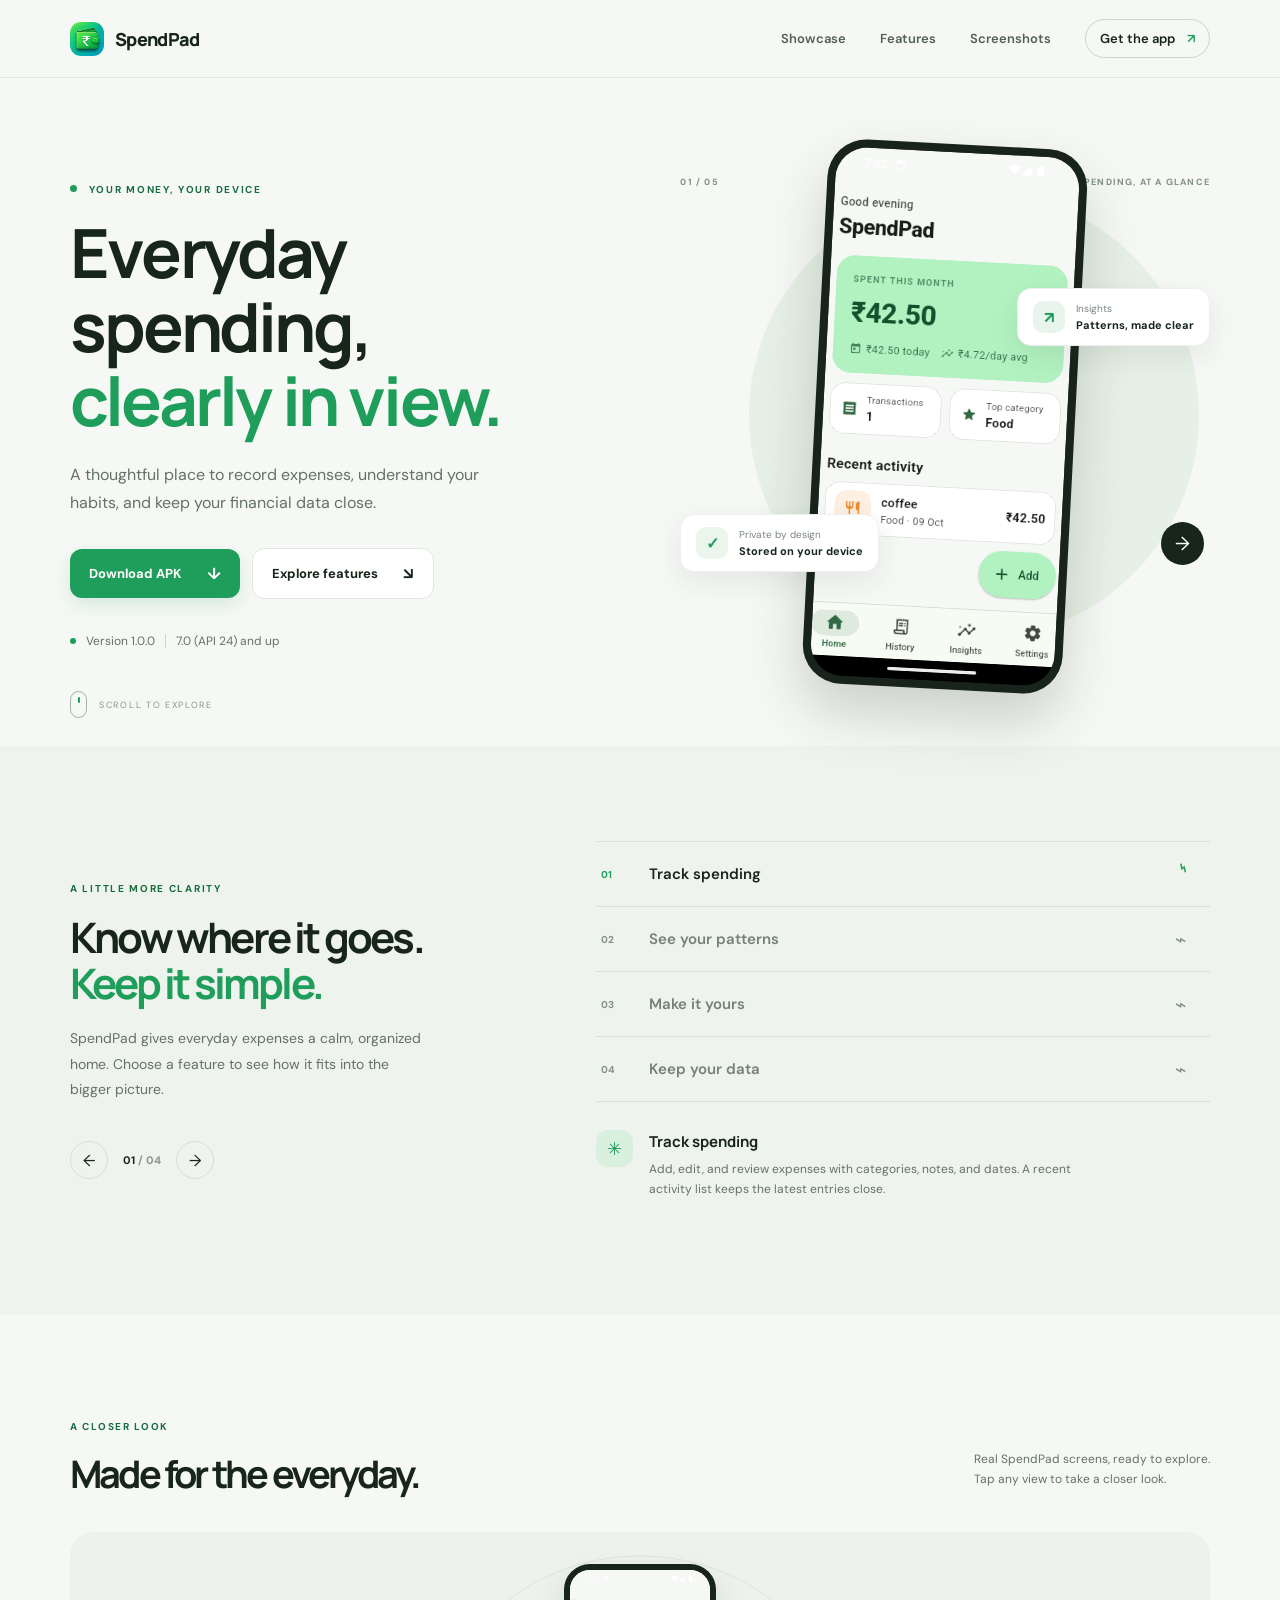
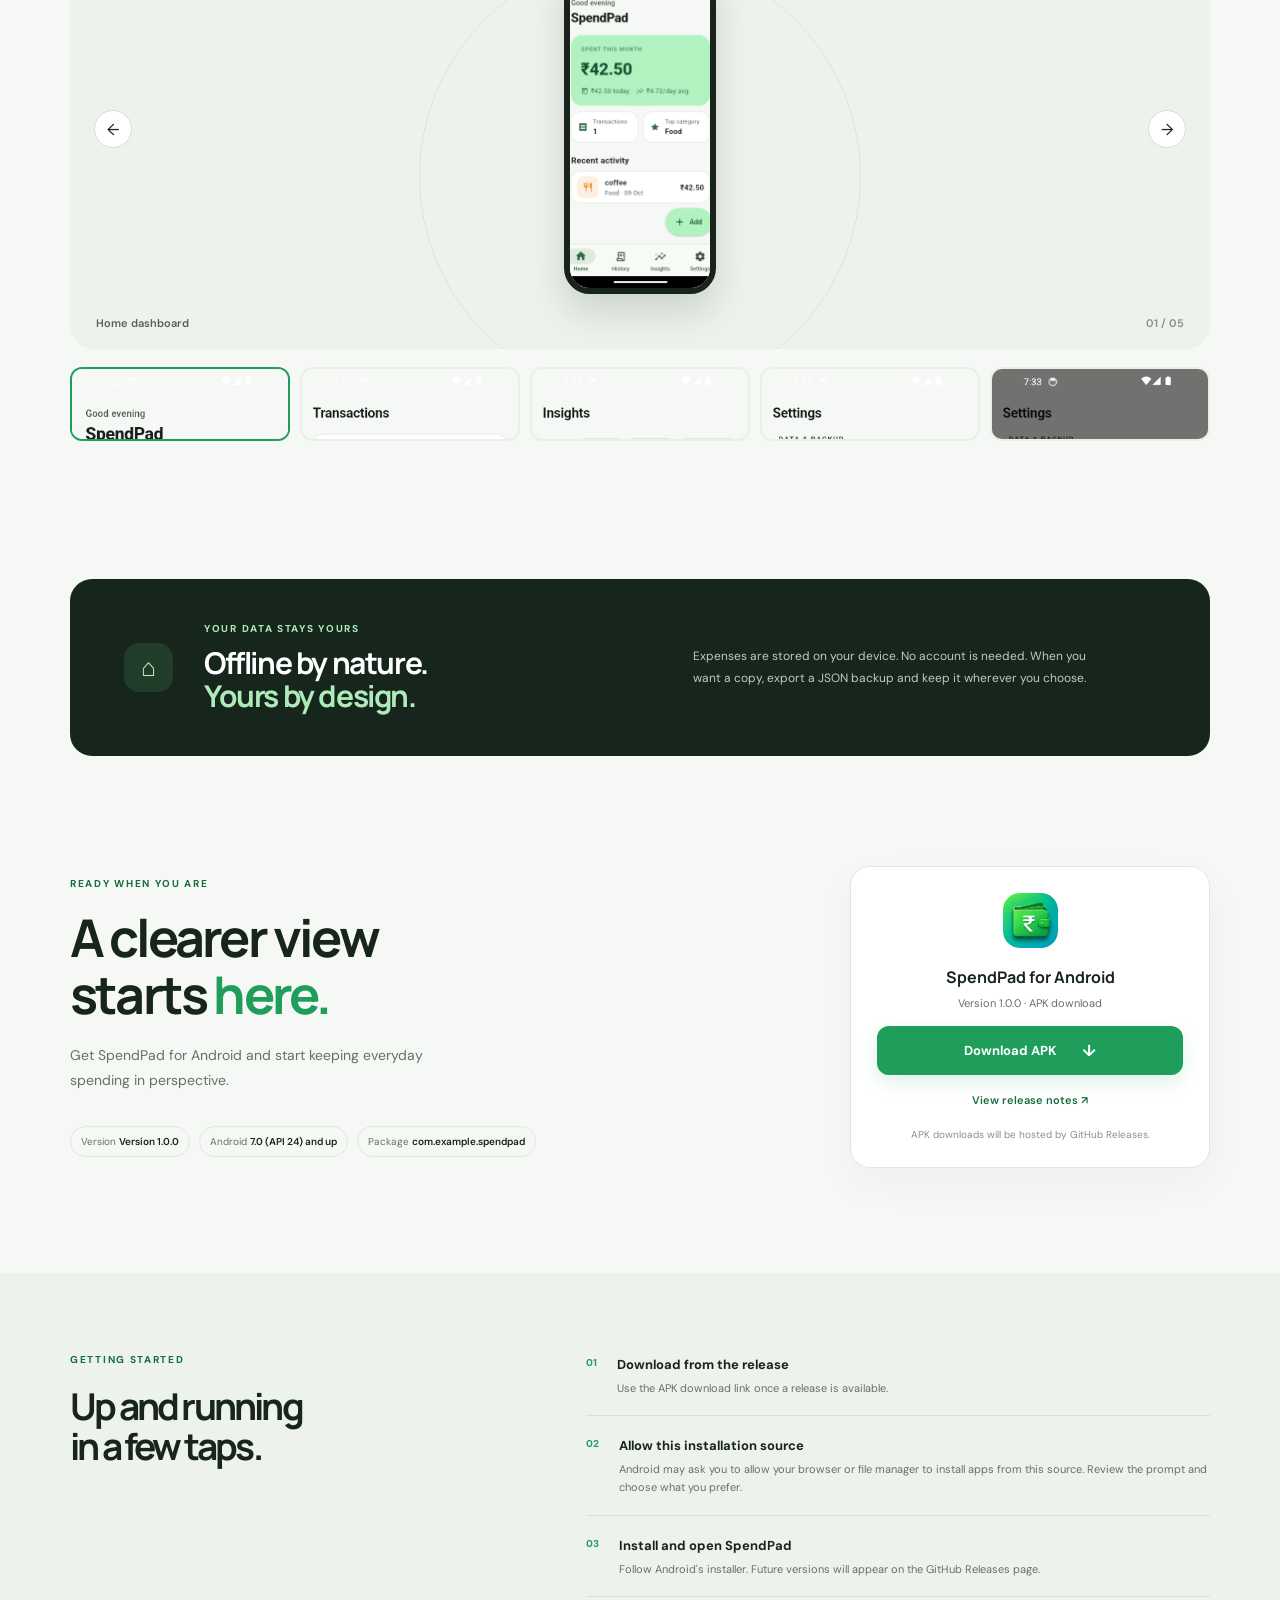
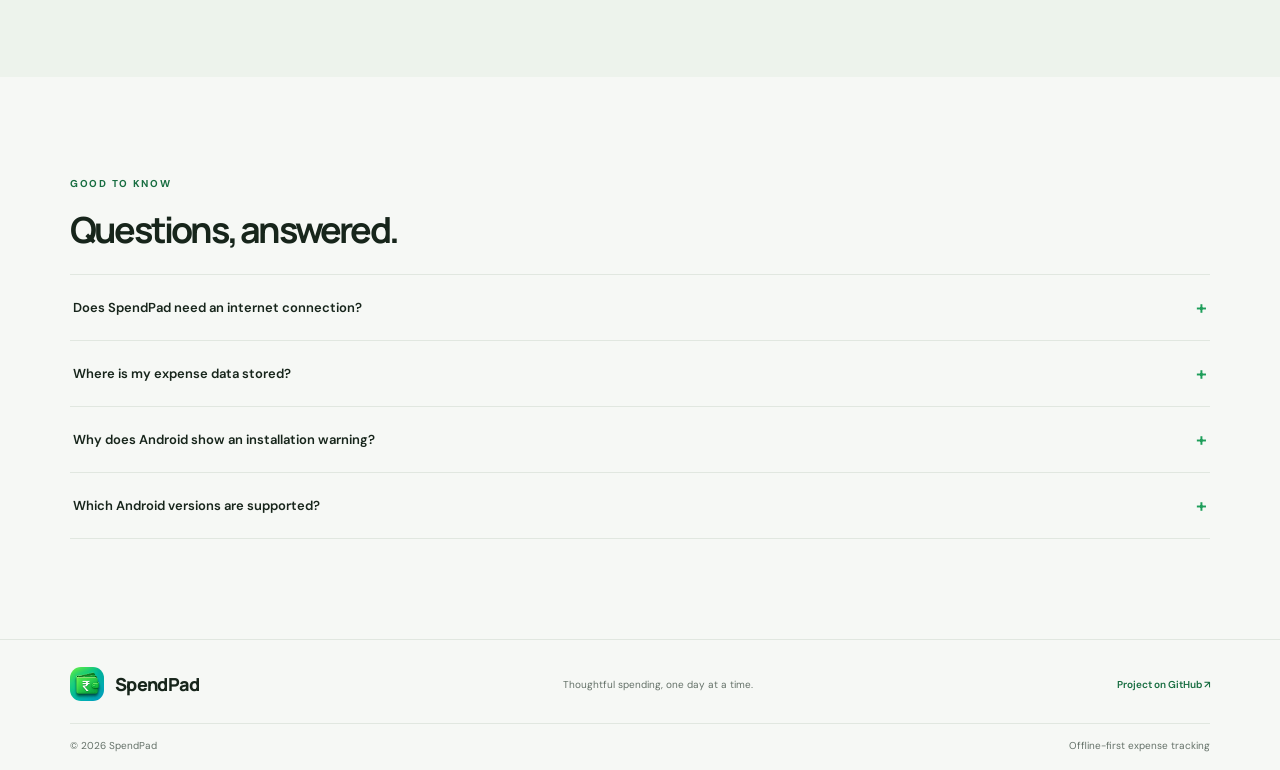
==== download-site/index.html @ 2288c666 "Add SpendPad app showcase and release site" ====
<!doctype html>
<html lang="en">
<head>
  <meta charset="utf-8">
  <meta name="viewport" content="width=device-width, initial-scale=1">
  <meta name="theme-color" content="#f6f8f5">
  <meta name="description" content="SpendPad keeps everyday spending clear, organized, and in your hands.">
  <title>SpendPad — Everyday spending, clearly in view</title>
  <link rel="icon" href="assets/app_icon.png">
  <link rel="stylesheet" href="styles.css">
  <script type="module" src="script.js"></script>
</head>
<body>
  <header class="topbar">
    <a class="brand" href="#showcase" aria-label="SpendPad home"><img src="assets/app_icon.png" alt=""><span>SpendPad</span></a>
    <button class="menu-toggle" aria-expanded="false" aria-controls="nav" aria-label="Open navigation"><span></span><span></span></button>
    <nav id="nav" aria-label="Main navigation"><a href="#showcase">Showcase</a><a href="#features">Features</a><a href="#screenshots">Screenshots</a><a class="nav-download" href="#download">Get the app <span>↗</span></a></nav>
  </header>
  <main>
    <section class="hero wrap" id="showcase">
      <div class="hero-copy reveal">
        <p class="eyebrow"><span class="live-dot"></span> YOUR MONEY, YOUR DEVICE</p>
        <h1>Everyday spending,<br><em>clearly in view.</em></h1>
        <p class="lede">A thoughtful place to record expenses, understand your habits, and keep your financial data close.</p>
        <div class="hero-actions"><a class="button primary" data-apk href="#download">Download APK <span>↓</span></a><a class="button secondary" href="#features">Explore features <span>↘</span></a></div>
        <div class="release-line"><span class="release-dot"></span><span data-version>Version 1.0.0</span><span class="line-divider"></span><span data-compatibility>Android 5.0 and up</span></div>
      </div>
      <div class="hero-preview reveal" aria-label="SpendPad app screenshots">
        <div class="preview-note"><span>01 / 05</span><span>YOUR SPENDING, AT A GLANCE</span></div>
        <div class="device"><div class="device-screen"><img id="hero-shot" src="assets/screenshots/01-home.png" alt="SpendPad home dashboard showing monthly spending and recent activity"></div></div>
        <div class="float-tag tag-top"><span class="tag-icon">↗</span><span><small>Insights</small><b>Patterns, made clear</b></span></div>
        <div class="float-tag tag-bottom"><span class="tag-icon mint">✓</span><span><small>Private by design</small><b>Stored on your device</b></span></div>
        <button class="preview-next" aria-label="Show next screen">→</button>
      </div>
      <a class="scroll-cue" href="#features"><span></span> SCROLL TO EXPLORE</a>
    </section>

    <section class="feature-band" id="features"><div class="wrap feature-layout">
      <div class="feature-intro reveal"><p class="eyebrow">A LITTLE MORE CLARITY</p><h2>Know where it goes.<br><em>Keep it simple.</em></h2><p>SpendPad gives everyday expenses a calm, organized home. Choose a feature to see how it fits into the bigger picture.</p><div class="feature-controls"><button data-feature-prev aria-label="Previous feature">←</button><span data-feature-count>01 <i>/ 04</i></span><button data-feature-next aria-label="Next feature">→</button></div></div>
      <div class="feature-detail reveal"><div class="feature-tabs" role="tablist" aria-label="SpendPad features">
        <button class="feature-tab active" role="tab" aria-selected="true" data-index="0"><span>01</span><b>Track spending</b><i>⌁</i></button>
        <button class="feature-tab" role="tab" aria-selected="false" data-index="1"><span>02</span><b>See your patterns</b><i>⌁</i></button>
        <button class="feature-tab" role="tab" aria-selected="false" data-index="2"><span>03</span><b>Make it yours</b><i>⌁</i></button>
        <button class="feature-tab" role="tab" aria-selected="false" data-index="3"><span>04</span><b>Keep your data</b><i>⌁</i></button>
      </div><div class="feature-description" aria-live="polite"><span class="feature-mark">✳</span><div><h3 data-feature-title>Track spending</h3><p data-feature-description>Add, edit, and review expenses with categories, notes, and dates. A recent activity list keeps the latest entries close.</p></div></div></div>
    </div></section>

    <section class="gallery-section wrap" id="screenshots"><div class="section-heading reveal"><div><p class="eyebrow">A CLOSER LOOK</p><h2>Made for the everyday.</h2></div><p>Real SpendPad screens, ready to explore.<br>Tap any view to take a closer look.</p></div>
      <div class="gallery reveal"><div class="gallery-stage"><button class="gallery-arrow prev" aria-label="Previous screenshot">←</button><button class="gallery-image" aria-label="Enlarge selected screenshot"><img data-gallery-image src="assets/screenshots/01-home.png" alt="SpendPad home dashboard"></button><button class="gallery-arrow next" aria-label="Next screenshot">→</button><div class="gallery-caption"><span data-gallery-caption>Home dashboard</span><span data-gallery-counter>01 / 05</span></div></div><div class="thumbnails" role="tablist" aria-label="Choose app screen"></div></div>
    </section>

    <section class="privacy-section"><div class="wrap privacy-card reveal"><div class="privacy-symbol">⌂</div><div><p class="eyebrow">YOUR DATA STAYS YOURS</p><h2>Offline by nature.<br><em>Yours by design.</em></h2></div><p>Expenses are stored on your device. No account is needed. When you want a copy, export a JSON backup and keep it wherever you choose.</p></div></section>

    <section class="download-section wrap" id="download"><div class="download-copy reveal"><p class="eyebrow">READY WHEN YOU ARE</p><h2>A clearer view<br>starts <em>here.</em></h2><p>Get SpendPad for Android and start keeping everyday spending in perspective.</p><div class="download-facts"><span>Version <b data-version>1.0.0</b></span><span>Android <b data-compatibility>5.0 and up</b></span><span>Package <b>com.example.spendpad</b></span></div></div><div class="download-card reveal"><img src="assets/app_icon.png" alt="SpendPad app icon"><h3>SpendPad for Android</h3><p data-release-status>Release is being prepared.</p><a class="button primary download-cta" data-apk href="#download">Download APK <span>↓</span></a><a class="release-link" data-release href="#download">View release notes ↗</a><p class="source-note">APK downloads will be hosted by GitHub Releases.</p></div></section>

    <section class="install-section"><div class="wrap install-layout"><div><p class="eyebrow">GETTING STARTED</p><h2>Up and running<br>in a few taps.</h2></div><ol class="install-steps"><li><span>01</span><div><b>Download from the release</b><p>Use the APK download link once a release is available.</p></div></li><li><span>02</span><div><b>Allow this installation source</b><p>Android may ask you to allow your browser or file manager to install apps from this source. Review the prompt and choose what you prefer.</p></div></li><li><span>03</span><div><b>Install and open SpendPad</b><p>Follow Android's installer. Future versions will appear on the GitHub Releases page.</p></div></li></ol></div></section>

    <section class="faq-section wrap"><div class="section-heading"><div><p class="eyebrow">GOOD TO KNOW</p><h2>Questions, answered.</h2></div></div><div class="faq-list"><details><summary>Does SpendPad need an internet connection?<span>+</span></summary><p>Expense tracking and local storage work offline. Internet access may be used by Android or the selected source when downloading an update.</p></details><details><summary>Where is my expense data stored?<span>+</span></summary><p>SpendPad stores expenses on your device. You can export a JSON backup and manage that file yourself.</p></details><details><summary>Why does Android show an installation warning?<span>+</span></summary><p>Android may show security prompts for apps installed outside an app store. Check that the APK came from the linked SpendPad GitHub Release before continuing.</p></details><details><summary>Which Android versions are supported?<span>+</span></summary><p>The app's Android minimum SDK is API 21 (Android 5.0). Actual availability can depend on the device and Android version.</p></details></div></section>
  </main>
  <footer><div class="wrap footer-inner"><a class="brand" href="#showcase"><img src="assets/app_icon.png" alt=""><span>SpendPad</span></a><span>Thoughtful spending, one day at a time.</span><a href="https://github.com/kavi617/spendpad">Project on GitHub ↗</a></div><div class="wrap footer-bottom"><span>© <span data-year></span> SpendPad</span><span>Offline-first expense tracking</span></div></footer>

  <dialog class="lightbox" aria-label="Screenshot viewer"><button class="lightbox-close" aria-label="Close screenshot">×</button><button class="lightbox-arrow prev" aria-label="Previous screenshot">←</button><img alt=""><button class="lightbox-arrow next" aria-label="Next screenshot">→</button><p></p></dialog>
</body>
</html>
---- download-site/styles.css ----
@import url('https://fonts.googleapis.com/css2?family=DM+Sans:wght@400;500;600;700&family=Manrope:wght@400;500;600;700;800&display=swap');
:root{--green:#1e9e5a;--green-dark:#176d40;--mint:#adf0bb;--ink:#17251b;--muted:#647168;--paper:#f6f8f5;--surface:#fff;--line:#e1e7e0;--radius:20px;--font:'DM Sans',sans-serif;--display:'Manrope','DM Sans',sans-serif}*{box-sizing:border-box}html{scroll-behavior:smooth;scroll-padding-top:88px}body{margin:0;background:var(--paper);color:var(--ink);font-family:var(--font);-webkit-font-smoothing:antialiased}button,a{font:inherit}a{color:inherit;text-decoration:none}button{color:inherit}.wrap{width:min(1140px,calc(100% - 64px));margin-inline:auto}.topbar{height:78px;padding:0 max(32px,calc((100% - 1140px)/2));display:flex;align-items:center;justify-content:space-between;background:rgba(246,248,245,.92);position:sticky;top:0;z-index:10;border-bottom:1px solid rgba(225,231,224,.8);backdrop-filter:blur(14px)}.brand{display:inline-flex;gap:11px;align-items:center;font-family:var(--display);font-weight:800;font-size:18px;letter-spacing:-.7px}.brand img{width:34px;height:34px;border-radius:11px}nav{display:flex;gap:34px;align-items:center;font-size:13px;font-weight:600;color:#526056}nav a{transition:color .2s}nav a:hover{color:var(--green)}nav .nav-download{border:1px solid #cbd5cb;padding:10px 14px;border-radius:999px;color:var(--ink)}nav .nav-download span{margin-left:9px;color:var(--green)}.menu-toggle{display:none}.hero{min-height:650px;padding-top:98px;padding-bottom:90px;display:grid;grid-template-columns:1.03fr .97fr;align-items:center;position:relative;gap:48px}.eyebrow{font-size:10px;font-weight:700;letter-spacing:1.7px;color:var(--green-dark);margin:0 0 20px}.live-dot,.release-dot{display:inline-block;width:7px;height:7px;border-radius:100%;background:var(--green);margin-right:8px;vertical-align:1px}h1,h2,h3,p{margin-top:0}h1,h2{font-family:var(--display);letter-spacing:-2.8px;line-height:1.09}h1{font-size:clamp(44px,5.3vw,68px);margin-bottom:23px}h1 em,h2 em{font-style:normal;color:var(--green)}.lede{font-size:16px;line-height:1.8;color:var(--muted);max-width:430px;margin-bottom:30px}.hero-actions{display:flex;gap:12px;align-items:center}.button{display:inline-flex;align-items:center;justify-content:center;gap:25px;padding:14px 19px;border-radius:12px;font-size:13px;font-weight:700;transition:transform .2s,box-shadow .2s,background .2s}.button:hover{transform:translateY(-2px)}.button:active{transform:translateY(1px)}.button.primary{background:var(--green);color:white;box-shadow:0 7px 18px #1e9e5a25}.button.primary:hover{background:var(--green-dark);box-shadow:0 9px 23px #1e9e5a38}.button.secondary{background:white;border:1px solid var(--line)}.button span{font-size:16px}.release-line{display:flex;align-items:center;gap:10px;margin-top:34px;font-size:12px;color:var(--muted)}.line-divider{width:1px;height:14px;background:#ccd5cc}.release-dot{width:6px;height:6px;margin:0}.hero-preview{height:480px;position:relative;display:flex;align-items:center;justify-content:center}.hero-preview:before{content:'';position:absolute;width:450px;height:450px;border-radius:50%;background:#e7f0e6;right:2%;top:3%}.device{position:relative;width:260px;padding:8px;background:#18241b;border-radius:39px;box-shadow:0 28px 55px #13271a30;transform:rotate(3deg);z-index:1}.device-screen{border-radius:32px;overflow:hidden;background:white;aspect-ratio:9/19.5}.device-screen img{display:block;width:100%;height:100%;object-fit:cover}.preview-note{position:absolute;top:0;left:0;right:0;display:flex;justify-content:space-between;color:#829086;font-size:9px;letter-spacing:1.2px;font-weight:700}.float-tag{position:absolute;z-index:2;display:flex;align-items:center;gap:11px;background:white;border:1px solid #edf0ec;border-radius:14px;padding:12px 15px;box-shadow:0 10px 28px #1f312515}.float-tag small,.float-tag b{display:block}.float-tag small{color:#7a867d;font-size:10px;margin-bottom:3px}.float-tag b{font-size:11px}.tag-top{top:112px;right:0}.tag-bottom{bottom:84px;left:0}.tag-icon{height:32px;width:32px;border-radius:10px;background:#e8f5ec;color:var(--green);display:grid;place-items:center;font-weight:800}.tag-icon.mint{background:#eaf6eb}.preview-next{z-index:3;position:absolute;right:6px;bottom:91px;border:0;width:43px;height:43px;border-radius:50%;background:var(--ink);color:white;cursor:pointer;font-size:19px;transition:transform .2s}.preview-next:hover{transform:translateX(3px)}.scroll-cue{position:absolute;left:0;bottom:28px;font-size:9px;letter-spacing:1.7px;color:#89938b;display:flex;align-items:center;gap:12px}.scroll-cue span{height:27px;width:17px;border:1px solid #a5b0a6;border-radius:99px;position:relative}.scroll-cue span:after{content:'';position:absolute;top:5px;left:7px;background:var(--green);width:2px;height:6px;border-radius:4px;animation:scroll 1.4s infinite}@keyframes scroll{to{transform:translateY(7px);opacity:0}}.feature-band{background:#eef3ed;padding:95px 0}.feature-layout{display:grid;grid-template-columns:.82fr 1.18fr;gap:100px;align-items:center}.feature-intro h2,.section-heading h2,.privacy-card h2,.download-copy h2,.install-layout h2{font-size:42px;margin-bottom:20px}.feature-intro>p:not(.eyebrow){color:var(--muted);font-size:14px;line-height:1.8;max-width:360px}.feature-controls{margin-top:39px;display:flex;align-items:center;gap:15px}.feature-controls button,.gallery-arrow,.lightbox-arrow{width:38px;height:38px;border:1px solid #d7dfd6;border-radius:50%;background:transparent;cursor:pointer;transition:all .2s}.feature-controls button:hover,.gallery-arrow:hover{background:var(--green);color:white;border-color:var(--green)}.feature-controls span{font-size:11px;font-weight:700}.feature-controls i{font-style:normal;color:#8b978d}.feature-tabs{border-top:1px solid #d8e0d7}.feature-tab{width:100%;height:65px;background:transparent;border:0;border-bottom:1px solid #d8e0d7;display:grid;grid-template-columns:48px 1fr 30px;text-align:left;align-items:center;padding:0 5px;cursor:pointer;color:#829087;transition:all .2s}.feature-tab span{font-size:10px;font-weight:700}.feature-tab b{font-size:15px;color:#758178;font-weight:600;transition:color .2s}.feature-tab i{font-style:normal;font-size:19px}.feature-tab.active b,.feature-tab:hover b{color:var(--ink)}.feature-tab.active{color:var(--green)}.feature-tab.active i{color:var(--green);transform:rotate(45deg)}.feature-description{display:flex;gap:16px;align-items:flex-start;margin-top:28px;min-height:90px}.feature-mark{height:37px;width:37px;border-radius:12px;background:#daf0de;display:grid;place-items:center;color:var(--green);font-size:18px}.feature-description h3{font-family:var(--display);font-size:15px;margin:1px 0 7px}.feature-description p{font-size:12px;line-height:1.7;color:var(--muted);max-width:440px;margin:0}.gallery-section{padding-top:105px;padding-bottom:110px}.section-heading{display:flex;justify-content:space-between;align-items:end;margin-bottom:38px}.section-heading h2{margin:0;font-size:38px}.section-heading>p{color:var(--muted);font-size:12px;line-height:1.7;margin:0 0 5px}.gallery-stage{position:relative;background:#edf2ec;border-radius:24px;min-height:340px;display:flex;align-items:center;justify-content:center;padding:32px 70px 55px;overflow:hidden}.gallery-stage:before{content:'';position:absolute;border:1px solid #dce5dc;width:440px;height:440px;border-radius:50%;left:50%;top:50%;transform:translate(-50%,-42%)}.gallery-image{position:relative;border:6px solid #18241b;background:#fff;padding:0;border-radius:26px;height:330px;aspect-ratio:9/19.5;overflow:hidden;box-shadow:0 18px 35px #17251b25;cursor:zoom-in;transition:opacity .2s,transform .2s}.gallery-image img{height:100%;width:100%;object-fit:cover}.gallery-arrow{position:absolute;z-index:2;background:white}.gallery-arrow.prev{left:24px}.gallery-arrow.next{right:24px}.gallery-caption{position:absolute;bottom:19px;left:26px;right:26px;display:flex;justify-content:space-between;font-size:11px;font-weight:600;color:#546257}.gallery-caption span:last-child{color:#849087}.thumbnails{display:flex;gap:10px;margin-top:15px;overflow:auto;padding:3px 0 8px}.thumb{flex:1;min-width:120px;height:74px;border:2px solid transparent;border-radius:12px;padding:0;overflow:hidden;background:#eaf0e9;cursor:pointer;transition:border .2s,transform .2s}.thumb img{width:100%;height:100%;object-fit:cover;object-position:top}.thumb:hover{transform:translateY(-2px)}.thumb[aria-selected=true]{border-color:var(--green)}.privacy-section{padding:20px 0 100px}.privacy-card{background:#17261c;color:white;border-radius:22px;padding:43px 54px;display:grid;grid-template-columns:55px 1fr 1fr;align-items:center;gap:25px}.privacy-symbol{width:49px;height:49px;border-radius:15px;background:#213c29;color:#b7f2c1;display:grid;place-items:center;font-size:25px}.privacy-card .eyebrow{color:#aeeaba;margin-bottom:12px}.privacy-card h2{font-size:30px;margin:0;letter-spacing:-1.4px}.privacy-card h2 em{color:#aeeaba}.privacy-card>p{font-size:12px;line-height:1.8;color:#bfcbc1;margin:0;max-width:400px}.download-section{padding:10px 0 105px;display:grid;grid-template-columns:1fr 360px;align-items:center;gap:90px}.download-copy h2{font-size:52px}.download-copy>p:not(.eyebrow){font-size:14px;color:var(--muted);max-width:410px;line-height:1.8}.download-facts{margin-top:32px;display:flex;flex-wrap:wrap;gap:9px}.download-facts span{font-size:10px;color:var(--muted);border:1px solid var(--line);padding:8px 10px;border-radius:999px}.download-facts b{color:var(--ink);font-weight:600}.download-card{background:white;border:1px solid var(--line);border-radius:20px;padding:26px;text-align:center;box-shadow:0 15px 40px #19331d0a}.download-card>img{width:55px;height:55px;border-radius:17px;margin-bottom:13px}.download-card h3{font-family:var(--display);font-size:16px;margin-bottom:8px}.download-card>p{color:var(--muted);font-size:11px}.download-cta{display:flex;width:100%;margin:16px 0 13px}.download-cta[aria-disabled=true]{opacity:.52;cursor:not-allowed;box-shadow:none}.release-link{font-size:11px;font-weight:600;color:var(--green-dark)}.source-note{margin:19px 0 0!important;font-size:10px!important;color:#879188!important}.install-section{padding:80px 0;background:#edf3ec}.install-layout{display:grid;grid-template-columns:.8fr 1.2fr;gap:100px}.install-layout h2{font-size:37px}.install-steps{padding:0;margin:0;list-style:none}.install-steps li{display:flex;gap:20px;padding:18px 0;border-bottom:1px solid #d8e1d7}.install-steps li:first-child{padding-top:0}.install-steps li>span{font-size:10px;color:var(--green);font-weight:700;padding-top:3px}.install-steps b{font-size:13px}.install-steps p{margin:6px 0 0;color:var(--muted);font-size:11px;line-height:1.6}.faq-section{padding:100px 0}.faq-section .section-heading{margin-bottom:25px}.faq-section .section-heading h2{font-size:36px}.faq-list{border-top:1px solid var(--line)}.faq-list details{border-bottom:1px solid var(--line)}.faq-list summary{cursor:pointer;list-style:none;padding:20px 3px;font-size:13px;font-weight:600;display:flex;justify-content:space-between;align-items:center}.faq-list summary::-webkit-details-marker{display:none}.faq-list summary span{color:var(--green);font-size:19px;transition:transform .2s}.faq-list details[open] summary span{transform:rotate(45deg)}.faq-list details p{font-size:12px;color:var(--muted);line-height:1.7;max-width:690px;margin:0;padding:0 25px 20px 3px}footer{border-top:1px solid var(--line);padding:27px 0 18px}.footer-inner,.footer-bottom{display:flex;align-items:center;justify-content:space-between}.footer-inner>span,.footer-inner>a:last-child,.footer-bottom{font-size:10px;color:var(--muted)}.footer-inner>a:last-child{font-weight:600;color:var(--green-dark)}.footer-bottom{border-top:1px solid var(--line);padding-top:15px;margin-top:22px}.lightbox{border:0;padding:48px;background:#101711eb;color:white;border-radius:20px;max-width:min(92vw,600px);max-height:94vh;overflow:visible}.lightbox::backdrop{background:#101711d9;backdrop-filter:blur(5px)}.lightbox img{display:block;max-height:78vh;max-width:min(72vw,460px);border-radius:10px}.lightbox p{text-align:center;margin:12px 0 0;font-size:12px}.lightbox-close{position:absolute;right:8px;top:8px;border:0;background:transparent;color:white;font-size:28px;cursor:pointer}.lightbox-arrow{position:absolute;top:50%;background:#ffffff22;color:white;border-color:#ffffff50}.lightbox-arrow.prev{left:-52px}.lightbox-arrow.next{right:-52px}.reveal{opacity:0;transform:translateY(15px);transition:opacity .65s ease,transform .65s ease}.reveal.visible{opacity:1;transform:none}:focus-visible{outline:3px solid #278a4f;outline-offset:4px;border-radius:4px}
@media(max-width:800px){.wrap{width:min(100% - 40px,600px)}.topbar{padding:0 20px;height:68px}.menu-toggle{display:flex;flex-direction:column;gap:5px;border:0;background:transparent;padding:9px}.menu-toggle span{width:21px;height:2px;background:var(--ink)}nav{display:none;position:absolute;top:67px;left:0;right:0;background:var(--paper);padding:18px 22px 22px;box-shadow:0 12px 20px #17251b12;flex-direction:column;align-items:stretch;gap:17px}nav.open{display:flex}nav .nav-download{text-align:center}.hero{grid-template-columns:1fr;gap:15px;padding-top:62px;padding-bottom:74px}.hero-copy{max-width:560px}.hero-preview{height:430px}.hero-preview:before{width:370px;height:370px;right:50%;transform:translateX(50%)}.device{width:220px}.tag-top{right:2%;top:83px}.tag-bottom{left:2%;bottom:55px}.preview-next{right:7%;bottom:63px}.scroll-cue{bottom:17px}.feature-band{padding:70px 0}.feature-layout{grid-template-columns:1fr;gap:33px}.feature-intro h2{font-size:36px}.feature-controls{margin-top:20px}.gallery-section{padding:75px 0}.section-heading{align-items:start;gap:18px;flex-direction:column}.section-heading h2{font-size:32px}.section-heading>p{margin:0}.gallery-stage{min-height:320px;padding-inline:55px}.gallery-image{height:300px}.gallery-arrow.prev{left:11px}.gallery-arrow.next{right:11px}.privacy-section{padding-bottom:75px}.privacy-card{padding:30px;grid-template-columns:48px 1fr;gap:19px}.privacy-card>p{grid-column:2}.privacy-card h2{font-size:26px}.download-section{padding-bottom:75px;grid-template-columns:1fr;gap:32px}.download-copy h2{font-size:44px}.download-card{max-width:420px;width:100%;margin:auto}.install-layout{grid-template-columns:1fr;gap:20px}.install-layout h2{font-size:33px}.faq-section{padding:75px 0}.footer-inner{flex-wrap:wrap;gap:18px}.footer-inner>span{display:none}}
@media(max-width:420px){h1{font-size:42px}.hero{padding-top:48px}.hero-actions{align-items:stretch;flex-direction:column}.hero-actions .button{justify-content:space-between}.hero-preview{height:390px}.device{width:195px}.float-tag{padding:9px 10px}.float-tag b{font-size:10px}.tag-top{right:-3px}.tag-bottom{left:-3px}.gallery-stage{min-height:285px;padding-inline:45px}.gallery-image{height:270px}.thumb{min-width:95px;height:62px}.privacy-card{grid-template-columns:1fr}.privacy-card>p{grid-column:auto}.privacy-card h2{font-size:25px}.footer-bottom{font-size:9px}}
@media(prefers-reduced-motion:reduce){*,*::before,*::after{scroll-behavior:auto!important;animation-duration:.01ms!important;animation-iteration-count:1!important;transition-duration:.01ms!important}.reveal{opacity:1;transform:none}}
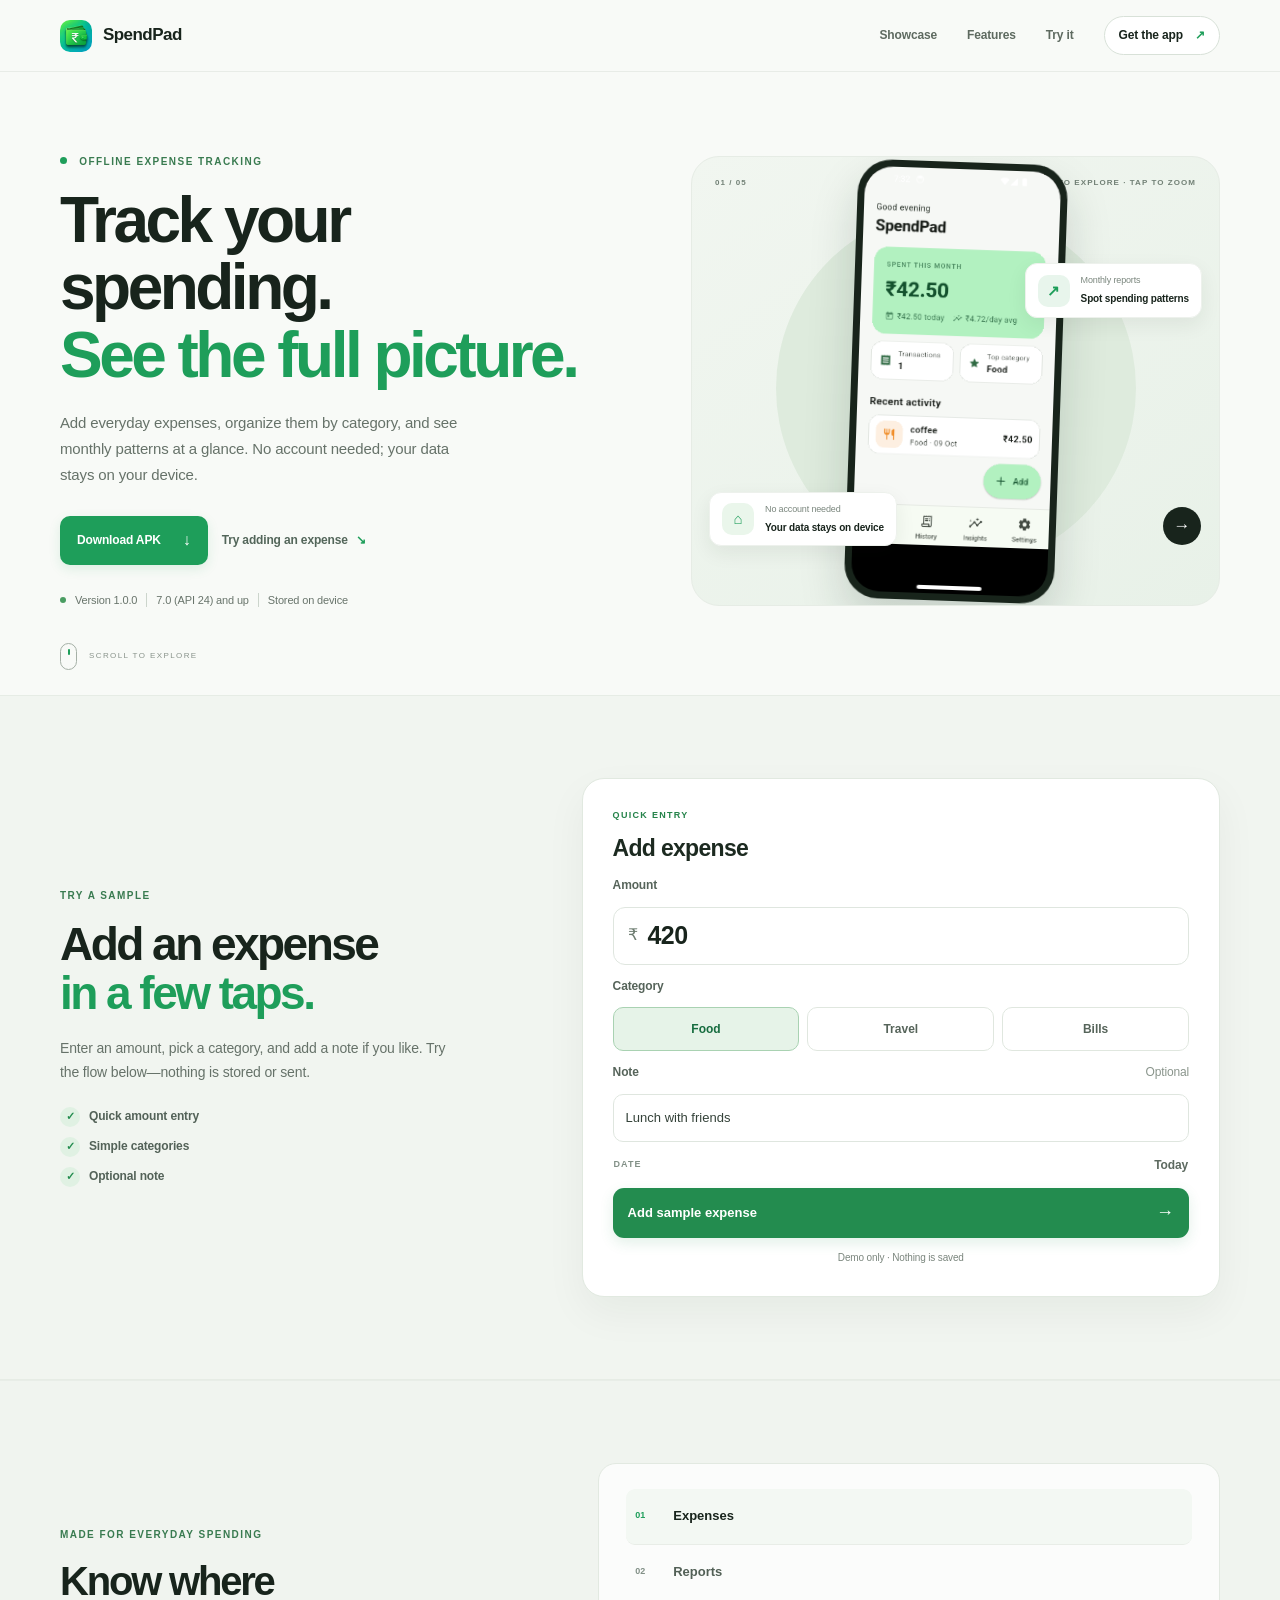
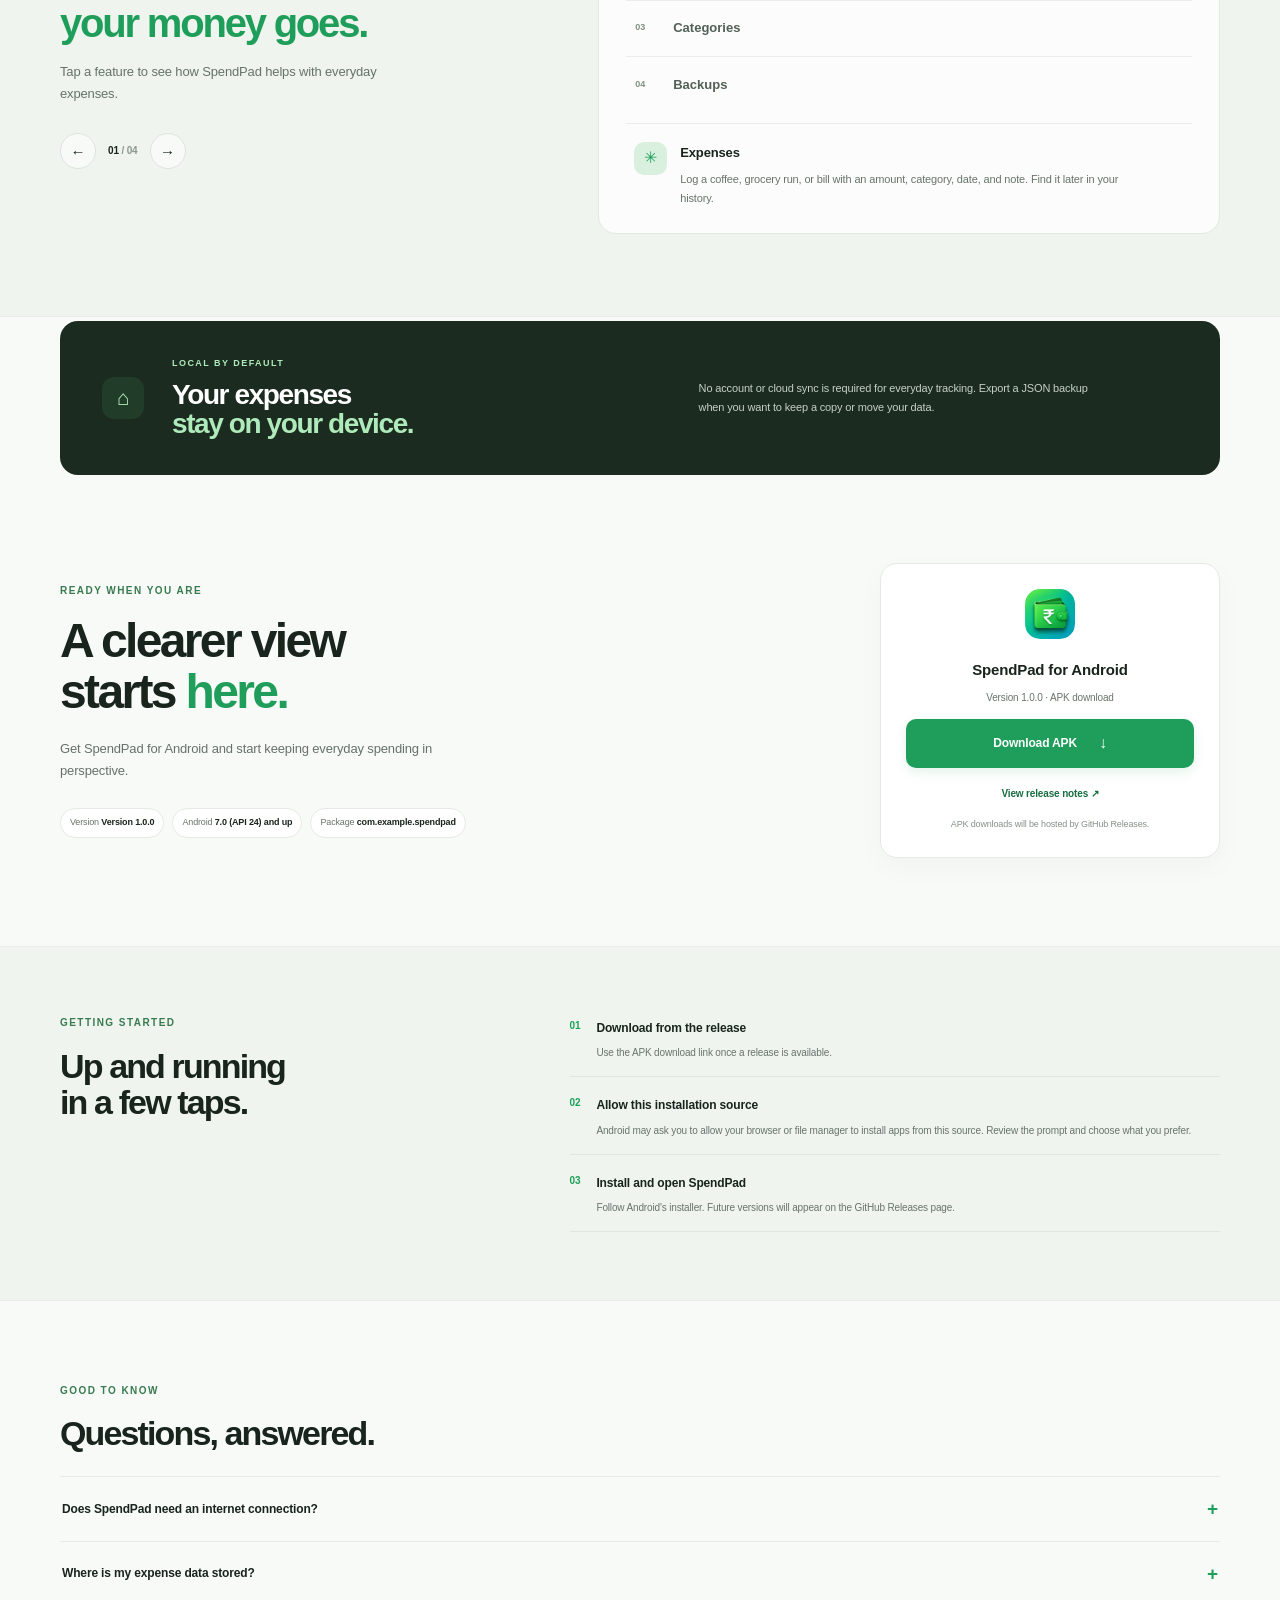
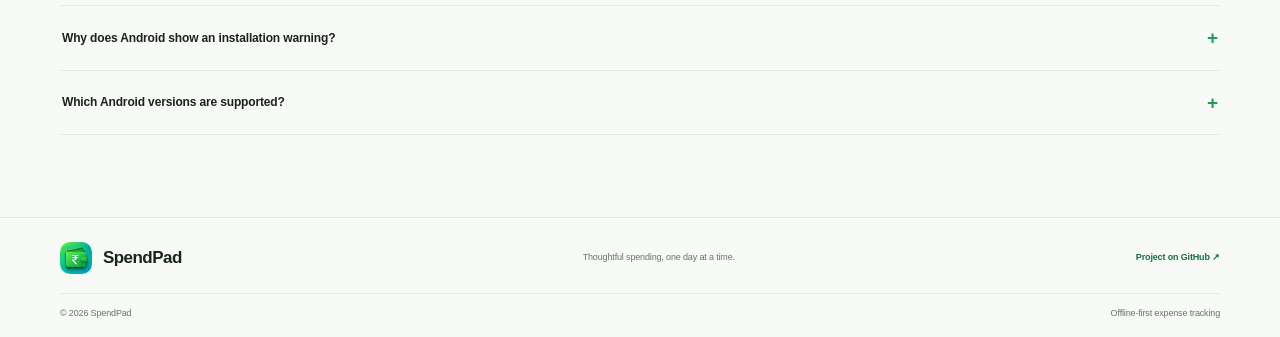
==== commit aa971288: "Improve SpendPad showcase and expense demo" ====
--- a/download-site/index.html
+++ b/download-site/index.html
@@ -4,8 +4,12 @@
   <meta charset="utf-8">
   <meta name="viewport" content="width=device-width, initial-scale=1">
   <meta name="theme-color" content="#f6f8f5">
-  <meta name="description" content="SpendPad keeps everyday spending clear, organized, and in your hands.">
-  <title>SpendPad — Everyday spending, clearly in view</title>
+  <meta name="description" content="Track everyday expenses, see category and monthly spending patterns, and keep your data on your device with SpendPad.">
+  <meta property="og:type" content="website">
+  <meta property="og:title" content="SpendPad — Simple offline expense tracking">
+  <meta property="og:description" content="Track everyday expenses, see category and monthly spending patterns, and keep your data on your device.">
+  <meta name="twitter:card" content="summary">
+  <title>SpendPad — Simple offline expense tracking</title>
   <link rel="icon" href="assets/app_icon.png">
   <link rel="stylesheet" href="styles.css">
   <script type="module" src="script.js"></script>
@@ -14,49 +18,66 @@
   <header class="topbar">
     <a class="brand" href="#showcase" aria-label="SpendPad home"><img src="assets/app_icon.png" alt=""><span>SpendPad</span></a>
     <button class="menu-toggle" aria-expanded="false" aria-controls="nav" aria-label="Open navigation"><span></span><span></span></button>
-    <nav id="nav" aria-label="Main navigation"><a href="#showcase">Showcase</a><a href="#features">Features</a><a href="#screenshots">Screenshots</a><a class="nav-download" href="#download">Get the app <span>↗</span></a></nav>
+    <nav id="nav" aria-label="Main navigation"><a href="#showcase">Showcase</a><a href="#features">Features</a><a href="#try-it">Try it</a><a class="nav-download" data-apk href="#download">Get the app <span>↗</span></a></nav>
   </header>
   <main>
     <section class="hero wrap" id="showcase">
       <div class="hero-copy reveal">
-        <p class="eyebrow"><span class="live-dot"></span> YOUR MONEY, YOUR DEVICE</p>
-        <h1>Everyday spending,<br><em>clearly in view.</em></h1>
-        <p class="lede">A thoughtful place to record expenses, understand your habits, and keep your financial data close.</p>
-        <div class="hero-actions"><a class="button primary" data-apk href="#download">Download APK <span>↓</span></a><a class="button secondary" href="#features">Explore features <span>↘</span></a></div>
-        <div class="release-line"><span class="release-dot"></span><span data-version>Version 1.0.0</span><span class="line-divider"></span><span data-compatibility>Android 5.0 and up</span></div>
+        <p class="eyebrow"><span class="live-dot"></span> OFFLINE EXPENSE TRACKING</p>
+        <h1>Track your spending.<br><em>See the full picture.</em></h1>
+        <p class="lede">Add everyday expenses, organize them by category, and see monthly patterns at a glance. No account needed; your data stays on your device.</p>
+        <div class="hero-actions"><a class="button primary" data-apk href="#download">Download APK <span>↓</span></a><a class="hero-explore" href="#try-it">Try adding an expense <span>↘</span></a></div>
+        <div class="release-line"><span class="release-dot"></span><span data-version>Version 1.0.0</span><span class="line-divider"></span><span data-compatibility>Android 7.0 and up</span><span class="line-divider"></span><span>Stored on device</span></div>
       </div>
-      <div class="hero-preview reveal" aria-label="SpendPad app screenshots">
-        <div class="preview-note"><span>01 / 05</span><span>YOUR SPENDING, AT A GLANCE</span></div>
-        <div class="device"><div class="device-screen"><img id="hero-shot" src="assets/screenshots/01-home.png" alt="SpendPad home dashboard showing monthly spending and recent activity"></div></div>
-        <div class="float-tag tag-top"><span class="tag-icon">↗</span><span><small>Insights</small><b>Patterns, made clear</b></span></div>
-        <div class="float-tag tag-bottom"><span class="tag-icon mint">✓</span><span><small>Private by design</small><b>Stored on your device</b></span></div>
-        <button class="preview-next" aria-label="Show next screen">→</button>
+      <div class="hero-preview reveal" aria-label="SpendPad app screen preview">
+        <div class="preview-note"><span>01 / 05</span><span>SWIPE TO EXPLORE · TAP TO ZOOM</span></div>
+        <div class="device"><button class="device-screen" type="button" aria-label="Open home dashboard screenshot"><img id="hero-shot" src="assets/screenshots/01-home.png" alt="SpendPad home dashboard showing monthly spending and recent activity" width="320" height="640" decoding="async" fetchpriority="high"></button></div>
+        <div class="float-tag tag-top"><span class="tag-icon">↗</span><span><small>Monthly reports</small><b>Spot spending patterns</b></span></div>
+        <div class="float-tag tag-bottom"><span class="tag-icon mint">⌂</span><span><small>No account needed</small><b>Your data stays on device</b></span></div>
+        <button class="preview-next" aria-label="Next app screen">→</button>
       </div>
       <a class="scroll-cue" href="#features"><span></span> SCROLL TO EXPLORE</a>
     </section>
 
-    <section class="feature-band" id="features"><div class="wrap feature-layout">
-      <div class="feature-intro reveal"><p class="eyebrow">A LITTLE MORE CLARITY</p><h2>Know where it goes.<br><em>Keep it simple.</em></h2><p>SpendPad gives everyday expenses a calm, organized home. Choose a feature to see how it fits into the bigger picture.</p><div class="feature-controls"><button data-feature-prev aria-label="Previous feature">←</button><span data-feature-count>01 <i>/ 04</i></span><button data-feature-next aria-label="Next feature">→</button></div></div>
-      <div class="feature-detail reveal"><div class="feature-tabs" role="tablist" aria-label="SpendPad features">
-        <button class="feature-tab active" role="tab" aria-selected="true" data-index="0"><span>01</span><b>Track spending</b><i>⌁</i></button>
-        <button class="feature-tab" role="tab" aria-selected="false" data-index="1"><span>02</span><b>See your patterns</b><i>⌁</i></button>
-        <button class="feature-tab" role="tab" aria-selected="false" data-index="2"><span>03</span><b>Make it yours</b><i>⌁</i></button>
-        <button class="feature-tab" role="tab" aria-selected="false" data-index="3"><span>04</span><b>Keep your data</b><i>⌁</i></button>
-      </div><div class="feature-description" aria-live="polite"><span class="feature-mark">✳</span><div><h3 data-feature-title>Track spending</h3><p data-feature-description>Add, edit, and review expenses with categories, notes, and dates. A recent activity list keeps the latest entries close.</p></div></div></div>
+    <section class="entry-demo-section" id="try-it"><div class="wrap entry-demo-layout">
+      <div class="entry-demo-copy reveal"><p class="eyebrow">TRY A SAMPLE</p><h2>Add an expense<br><em>in a few taps.</em></h2><p>Enter an amount, pick a category, and add a note if you like. Try the flow below—nothing is stored or sent.</p><ul><li>Quick amount entry</li><li>Simple categories</li><li>Optional note</li></ul></div>
+      <div class="entry-demo-card reveal"><form class="entry-demo" id="entry-demo" aria-label="Interactive sample expense entry">
+        <div class="demo-fields">
+          <p class="demo-kicker">QUICK ENTRY</p><h2>Add expense</h2>
+          <label class="demo-amount-label" for="demo-amount">Amount</label>
+          <div class="demo-amount"><span>₹</span><input id="demo-amount" type="number" inputmode="decimal" min="0.01" step="0.01" value="420" aria-label="Expense amount in rupees"></div>
+          <span class="demo-label">Category</span>
+          <div class="demo-categories" role="group" aria-label="Choose expense category"><button type="button" class="selected" aria-pressed="true">Food</button><button type="button" aria-pressed="false">Travel</button><button type="button" aria-pressed="false">Bills</button></div>
+          <label class="demo-label" for="demo-note">Note <span>Optional</span></label>
+          <input class="demo-note" id="demo-note" type="text" value="Lunch with friends" maxlength="40">
+          <div class="demo-date"><span>DATE</span><b>Today</b></div>
+          <button class="demo-save" type="submit">Add sample expense <span>→</span></button>
+          <p class="demo-footnote">Demo only · Nothing is saved</p>
+        </div>
+        <div class="demo-success" hidden><span class="success-check">✓</span><p class="demo-kicker">SAMPLE ADDED</p><h2>Expense saved</h2><p><b data-demo-saved-amount>₹420</b> · <span data-demo-saved-category>Food</span></p><p class="demo-disclaimer">Demo only · nothing was saved</p><button class="demo-again" type="button">Try another</button></div>
+      </form></div>
     </div></section>
 
-    <section class="gallery-section wrap" id="screenshots"><div class="section-heading reveal"><div><p class="eyebrow">A CLOSER LOOK</p><h2>Made for the everyday.</h2></div><p>Real SpendPad screens, ready to explore.<br>Tap any view to take a closer look.</p></div>
-      <div class="gallery reveal"><div class="gallery-stage"><button class="gallery-arrow prev" aria-label="Previous screenshot">←</button><button class="gallery-image" aria-label="Enlarge selected screenshot"><img data-gallery-image src="assets/screenshots/01-home.png" alt="SpendPad home dashboard"></button><button class="gallery-arrow next" aria-label="Next screenshot">→</button><div class="gallery-caption"><span data-gallery-caption>Home dashboard</span><span data-gallery-counter>01 / 05</span></div></div><div class="thumbnails" role="tablist" aria-label="Choose app screen"></div></div>
-    </section>
 
-    <section class="privacy-section"><div class="wrap privacy-card reveal"><div class="privacy-symbol">⌂</div><div><p class="eyebrow">YOUR DATA STAYS YOURS</p><h2>Offline by nature.<br><em>Yours by design.</em></h2></div><p>Expenses are stored on your device. No account is needed. When you want a copy, export a JSON backup and keep it wherever you choose.</p></div></section>
+    <section class="feature-band" id="features"><div class="wrap feature-layout">
+      <div class="feature-intro reveal"><p class="eyebrow">MADE FOR EVERYDAY SPENDING</p><h2>Know where<br><em>your money goes.</em></h2><p>Tap a feature to see how SpendPad helps with everyday expenses.</p><div class="feature-controls"><button data-feature-prev aria-label="Previous feature">←</button><span data-feature-count>01 <i>/ 04</i></span><button data-feature-next aria-label="Next feature">→</button></div></div>
+      <div class="feature-detail reveal"><div class="feature-tabs" role="tablist" aria-label="SpendPad features">
+        <button class="feature-tab active" role="tab" aria-selected="true" aria-controls="feature-panel" tabindex="0" data-index="0"><span>01</span><b>Expenses</b></button>
+        <button class="feature-tab" role="tab" aria-selected="false" aria-controls="feature-panel" tabindex="-1" data-index="1"><span>02</span><b>Reports</b></button>
+        <button class="feature-tab" role="tab" aria-selected="false" aria-controls="feature-panel" tabindex="-1" data-index="2"><span>03</span><b>Categories</b></button>
+        <button class="feature-tab" role="tab" aria-selected="false" aria-controls="feature-panel" tabindex="-1" data-index="3"><span>04</span><b>Backups</b></button>
+      </div><div class="feature-description" id="feature-panel" role="tabpanel" aria-live="polite"><span class="feature-mark">✳</span><div><h3 data-feature-title>Expenses</h3><p data-feature-description>Log a coffee, grocery run, or bill with an amount, category, date, and note. Find it later in your history.</p></div></div></div>
+    </div></section>
+
+    <section class="privacy-section"><div class="wrap privacy-card reveal"><div class="privacy-symbol">⌂</div><div><p class="eyebrow">LOCAL BY DEFAULT</p><h2>Your expenses<br><em>stay on your device.</em></h2></div><p>No account or cloud sync is required for everyday tracking. Export a JSON backup when you want to keep a copy or move your data.</p></div></section>
 
     <section class="download-section wrap" id="download"><div class="download-copy reveal"><p class="eyebrow">READY WHEN YOU ARE</p><h2>A clearer view<br>starts <em>here.</em></h2><p>Get SpendPad for Android and start keeping everyday spending in perspective.</p><div class="download-facts"><span>Version <b data-version>1.0.0</b></span><span>Android <b data-compatibility>5.0 and up</b></span><span>Package <b>com.example.spendpad</b></span></div></div><div class="download-card reveal"><img src="assets/app_icon.png" alt="SpendPad app icon"><h3>SpendPad for Android</h3><p data-release-status>Release is being prepared.</p><a class="button primary download-cta" data-apk href="#download">Download APK <span>↓</span></a><a class="release-link" data-release href="#download">View release notes ↗</a><p class="source-note">APK downloads will be hosted by GitHub Releases.</p></div></section>
 
     <section class="install-section"><div class="wrap install-layout"><div><p class="eyebrow">GETTING STARTED</p><h2>Up and running<br>in a few taps.</h2></div><ol class="install-steps"><li><span>01</span><div><b>Download from the release</b><p>Use the APK download link once a release is available.</p></div></li><li><span>02</span><div><b>Allow this installation source</b><p>Android may ask you to allow your browser or file manager to install apps from this source. Review the prompt and choose what you prefer.</p></div></li><li><span>03</span><div><b>Install and open SpendPad</b><p>Follow Android's installer. Future versions will appear on the GitHub Releases page.</p></div></li></ol></div></section>
 
-    <section class="faq-section wrap"><div class="section-heading"><div><p class="eyebrow">GOOD TO KNOW</p><h2>Questions, answered.</h2></div></div><div class="faq-list"><details><summary>Does SpendPad need an internet connection?<span>+</span></summary><p>Expense tracking and local storage work offline. Internet access may be used by Android or the selected source when downloading an update.</p></details><details><summary>Where is my expense data stored?<span>+</span></summary><p>SpendPad stores expenses on your device. You can export a JSON backup and manage that file yourself.</p></details><details><summary>Why does Android show an installation warning?<span>+</span></summary><p>Android may show security prompts for apps installed outside an app store. Check that the APK came from the linked SpendPad GitHub Release before continuing.</p></details><details><summary>Which Android versions are supported?<span>+</span></summary><p>The app's Android minimum SDK is API 21 (Android 5.0). Actual availability can depend on the device and Android version.</p></details></div></section>
+    <section class="faq-section wrap"><div class="section-heading"><div><p class="eyebrow">GOOD TO KNOW</p><h2>Questions, answered.</h2></div></div><div class="faq-list"><details><summary>Does SpendPad need an internet connection?<span>+</span></summary><p>Expense tracking and local storage work offline. Internet access may be used by Android or the selected source when downloading an update.</p></details><details><summary>Where is my expense data stored?<span>+</span></summary><p>SpendPad stores expenses on your device. You can export a JSON backup and manage that file yourself.</p></details><details><summary>Why does Android show an installation warning?<span>+</span></summary><p>Android may show security prompts for apps installed outside an app store. Check that the APK came from the linked SpendPad GitHub Release before continuing.</p></details><details><summary>Which Android versions are supported?<span>+</span></summary><p>The current APK reports minimum SDK API 24 (Android 7.0). Actual availability can depend on the device and Android version.</p></details></div></section>
   </main>
+  <aside class="mobile-download" aria-label="Quick app download" aria-hidden="true" inert><span class="mobile-download-app"><img src="assets/app_icon.png" alt=""><span><b>SpendPad</b><small><span data-version>Version 1.0.0</span> · Android</small></span></span><a class="mobile-download-button" data-apk href="#download">Download <span aria-hidden="true">↓</span></a></aside>
   <footer><div class="wrap footer-inner"><a class="brand" href="#showcase"><img src="assets/app_icon.png" alt=""><span>SpendPad</span></a><span>Thoughtful spending, one day at a time.</span><a href="https://github.com/kavi617/spendpad">Project on GitHub ↗</a></div><div class="wrap footer-bottom"><span>© <span data-year></span> SpendPad</span><span>Offline-first expense tracking</span></div></footer>
 
   <dialog class="lightbox" aria-label="Screenshot viewer"><button class="lightbox-close" aria-label="Close screenshot">×</button><button class="lightbox-arrow prev" aria-label="Previous screenshot">←</button><img alt=""><button class="lightbox-arrow next" aria-label="Next screenshot">→</button><p></p></dialog>
--- a/download-site/styles.css
+++ b/download-site/styles.css
@@ -1,5 +1,97 @@
-@import url('https://fonts.googleapis.com/css2?family=DM+Sans:wght@400;500;600;700&family=Manrope:wght@400;500;600;700;800&display=swap');
+/* System font stack keeps the showcase quick and independent of font CDNs. */
 :root{--green:#1e9e5a;--green-dark:#176d40;--mint:#adf0bb;--ink:#17251b;--muted:#647168;--paper:#f6f8f5;--surface:#fff;--line:#e1e7e0;--radius:20px;--font:'DM Sans',sans-serif;--display:'Manrope','DM Sans',sans-serif}*{box-sizing:border-box}html{scroll-behavior:smooth;scroll-padding-top:88px}body{margin:0;background:var(--paper);color:var(--ink);font-family:var(--font);-webkit-font-smoothing:antialiased}button,a{font:inherit}a{color:inherit;text-decoration:none}button{color:inherit}.wrap{width:min(1140px,calc(100% - 64px));margin-inline:auto}.topbar{height:78px;padding:0 max(32px,calc((100% - 1140px)/2));display:flex;align-items:center;justify-content:space-between;background:rgba(246,248,245,.92);position:sticky;top:0;z-index:10;border-bottom:1px solid rgba(225,231,224,.8);backdrop-filter:blur(14px)}.brand{display:inline-flex;gap:11px;align-items:center;font-family:var(--display);font-weight:800;font-size:18px;letter-spacing:-.7px}.brand img{width:34px;height:34px;border-radius:11px}nav{display:flex;gap:34px;align-items:center;font-size:13px;font-weight:600;color:#526056}nav a{transition:color .2s}nav a:hover{color:var(--green)}nav .nav-download{border:1px solid #cbd5cb;padding:10px 14px;border-radius:999px;color:var(--ink)}nav .nav-download span{margin-left:9px;color:var(--green)}.menu-toggle{display:none}.hero{min-height:650px;padding-top:98px;padding-bottom:90px;display:grid;grid-template-columns:1.03fr .97fr;align-items:center;position:relative;gap:48px}.eyebrow{font-size:10px;font-weight:700;letter-spacing:1.7px;color:var(--green-dark);margin:0 0 20px}.live-dot,.release-dot{display:inline-block;width:7px;height:7px;border-radius:100%;background:var(--green);margin-right:8px;vertical-align:1px}h1,h2,h3,p{margin-top:0}h1,h2{font-family:var(--display);letter-spacing:-2.8px;line-height:1.09}h1{font-size:clamp(44px,5.3vw,68px);margin-bottom:23px}h1 em,h2 em{font-style:normal;color:var(--green)}.lede{font-size:16px;line-height:1.8;color:var(--muted);max-width:430px;margin-bottom:30px}.hero-actions{display:flex;gap:12px;align-items:center}.button{display:inline-flex;align-items:center;justify-content:center;gap:25px;padding:14px 19px;border-radius:12px;font-size:13px;font-weight:700;transition:transform .2s,box-shadow .2s,background .2s}.button:hover{transform:translateY(-2px)}.button:active{transform:translateY(1px)}.button.primary{background:var(--green);color:white;box-shadow:0 7px 18px #1e9e5a25}.button.primary:hover{background:var(--green-dark);box-shadow:0 9px 23px #1e9e5a38}.button.secondary{background:white;border:1px solid var(--line)}.button span{font-size:16px}.release-line{display:flex;align-items:center;gap:10px;margin-top:34px;font-size:12px;color:var(--muted)}.line-divider{width:1px;height:14px;background:#ccd5cc}.release-dot{width:6px;height:6px;margin:0}.hero-preview{height:480px;position:relative;display:flex;align-items:center;justify-content:center}.hero-preview:before{content:'';position:absolute;width:450px;height:450px;border-radius:50%;background:#e7f0e6;right:2%;top:3%}.device{position:relative;width:260px;padding:8px;background:#18241b;border-radius:39px;box-shadow:0 28px 55px #13271a30;transform:rotate(3deg);z-index:1}.device-screen{border-radius:32px;overflow:hidden;background:white;aspect-ratio:9/19.5}.device-screen img{display:block;width:100%;height:100%;object-fit:cover}.preview-note{position:absolute;top:0;left:0;right:0;display:flex;justify-content:space-between;color:#829086;font-size:9px;letter-spacing:1.2px;font-weight:700}.float-tag{position:absolute;z-index:2;display:flex;align-items:center;gap:11px;background:white;border:1px solid #edf0ec;border-radius:14px;padding:12px 15px;box-shadow:0 10px 28px #1f312515}.float-tag small,.float-tag b{display:block}.float-tag small{color:#7a867d;font-size:10px;margin-bottom:3px}.float-tag b{font-size:11px}.tag-top{top:112px;right:0}.tag-bottom{bottom:84px;left:0}.tag-icon{height:32px;width:32px;border-radius:10px;background:#e8f5ec;color:var(--green);display:grid;place-items:center;font-weight:800}.tag-icon.mint{background:#eaf6eb}.preview-next{z-index:3;position:absolute;right:6px;bottom:91px;border:0;width:43px;height:43px;border-radius:50%;background:var(--ink);color:white;cursor:pointer;font-size:19px;transition:transform .2s}.preview-next:hover{transform:translateX(3px)}.scroll-cue{position:absolute;left:0;bottom:28px;font-size:9px;letter-spacing:1.7px;color:#89938b;display:flex;align-items:center;gap:12px}.scroll-cue span{height:27px;width:17px;border:1px solid #a5b0a6;border-radius:99px;position:relative}.scroll-cue span:after{content:'';position:absolute;top:5px;left:7px;background:var(--green);width:2px;height:6px;border-radius:4px;animation:scroll 1.4s infinite}@keyframes scroll{to{transform:translateY(7px);opacity:0}}.feature-band{background:#eef3ed;padding:95px 0}.feature-layout{display:grid;grid-template-columns:.82fr 1.18fr;gap:100px;align-items:center}.feature-intro h2,.section-heading h2,.privacy-card h2,.download-copy h2,.install-layout h2{font-size:42px;margin-bottom:20px}.feature-intro>p:not(.eyebrow){color:var(--muted);font-size:14px;line-height:1.8;max-width:360px}.feature-controls{margin-top:39px;display:flex;align-items:center;gap:15px}.feature-controls button,.gallery-arrow,.lightbox-arrow{width:38px;height:38px;border:1px solid #d7dfd6;border-radius:50%;background:transparent;cursor:pointer;transition:all .2s}.feature-controls button:hover,.gallery-arrow:hover{background:var(--green);color:white;border-color:var(--green)}.feature-controls span{font-size:11px;font-weight:700}.feature-controls i{font-style:normal;color:#8b978d}.feature-tabs{border-top:1px solid #d8e0d7}.feature-tab{width:100%;height:65px;background:transparent;border:0;border-bottom:1px solid #d8e0d7;display:grid;grid-template-columns:48px 1fr 30px;text-align:left;align-items:center;padding:0 5px;cursor:pointer;color:#829087;transition:all .2s}.feature-tab span{font-size:10px;font-weight:700}.feature-tab b{font-size:15px;color:#758178;font-weight:600;transition:color .2s}.feature-tab i{font-style:normal;font-size:19px}.feature-tab.active b,.feature-tab:hover b{color:var(--ink)}.feature-tab.active{color:var(--green)}.feature-tab.active i{color:var(--green);transform:rotate(45deg)}.feature-description{display:flex;gap:16px;align-items:flex-start;margin-top:28px;min-height:90px}.feature-mark{height:37px;width:37px;border-radius:12px;background:#daf0de;display:grid;place-items:center;color:var(--green);font-size:18px}.feature-description h3{font-family:var(--display);font-size:15px;margin:1px 0 7px}.feature-description p{font-size:12px;line-height:1.7;color:var(--muted);max-width:440px;margin:0}.gallery-section{padding-top:105px;padding-bottom:110px}.section-heading{display:flex;justify-content:space-between;align-items:end;margin-bottom:38px}.section-heading h2{margin:0;font-size:38px}.section-heading>p{color:var(--muted);font-size:12px;line-height:1.7;margin:0 0 5px}.gallery-stage{position:relative;background:#edf2ec;border-radius:24px;min-height:340px;display:flex;align-items:center;justify-content:center;padding:32px 70px 55px;overflow:hidden}.gallery-stage:before{content:'';position:absolute;border:1px solid #dce5dc;width:440px;height:440px;border-radius:50%;left:50%;top:50%;transform:translate(-50%,-42%)}.gallery-image{position:relative;border:6px solid #18241b;background:#fff;padding:0;border-radius:26px;height:330px;aspect-ratio:9/19.5;overflow:hidden;box-shadow:0 18px 35px #17251b25;cursor:zoom-in;transition:opacity .2s,transform .2s}.gallery-image img{height:100%;width:100%;object-fit:cover}.gallery-arrow{position:absolute;z-index:2;background:white}.gallery-arrow.prev{left:24px}.gallery-arrow.next{right:24px}.gallery-caption{position:absolute;bottom:19px;left:26px;right:26px;display:flex;justify-content:space-between;font-size:11px;font-weight:600;color:#546257}.gallery-caption span:last-child{color:#849087}.thumbnails{display:flex;gap:10px;margin-top:15px;overflow:auto;padding:3px 0 8px}.thumb{flex:1;min-width:120px;height:74px;border:2px solid transparent;border-radius:12px;padding:0;overflow:hidden;background:#eaf0e9;cursor:pointer;transition:border .2s,transform .2s}.thumb img{width:100%;height:100%;object-fit:cover;object-position:top}.thumb:hover{transform:translateY(-2px)}.thumb[aria-selected=true]{border-color:var(--green)}.privacy-section{padding:20px 0 100px}.privacy-card{background:#17261c;color:white;border-radius:22px;padding:43px 54px;display:grid;grid-template-columns:55px 1fr 1fr;align-items:center;gap:25px}.privacy-symbol{width:49px;height:49px;border-radius:15px;background:#213c29;color:#b7f2c1;display:grid;place-items:center;font-size:25px}.privacy-card .eyebrow{color:#aeeaba;margin-bottom:12px}.privacy-card h2{font-size:30px;margin:0;letter-spacing:-1.4px}.privacy-card h2 em{color:#aeeaba}.privacy-card>p{font-size:12px;line-height:1.8;color:#bfcbc1;margin:0;max-width:400px}.download-section{padding:10px 0 105px;display:grid;grid-template-columns:1fr 360px;align-items:center;gap:90px}.download-copy h2{font-size:52px}.download-copy>p:not(.eyebrow){font-size:14px;color:var(--muted);max-width:410px;line-height:1.8}.download-facts{margin-top:32px;display:flex;flex-wrap:wrap;gap:9px}.download-facts span{font-size:10px;color:var(--muted);border:1px solid var(--line);padding:8px 10px;border-radius:999px}.download-facts b{color:var(--ink);font-weight:600}.download-card{background:white;border:1px solid var(--line);border-radius:20px;padding:26px;text-align:center;box-shadow:0 15px 40px #19331d0a}.download-card>img{width:55px;height:55px;border-radius:17px;margin-bottom:13px}.download-card h3{font-family:var(--display);font-size:16px;margin-bottom:8px}.download-card>p{color:var(--muted);font-size:11px}.download-cta{display:flex;width:100%;margin:16px 0 13px}.download-cta[aria-disabled=true]{opacity:.52;cursor:not-allowed;box-shadow:none}.release-link{font-size:11px;font-weight:600;color:var(--green-dark)}.source-note{margin:19px 0 0!important;font-size:10px!important;color:#879188!important}.install-section{padding:80px 0;background:#edf3ec}.install-layout{display:grid;grid-template-columns:.8fr 1.2fr;gap:100px}.install-layout h2{font-size:37px}.install-steps{padding:0;margin:0;list-style:none}.install-steps li{display:flex;gap:20px;padding:18px 0;border-bottom:1px solid #d8e1d7}.install-steps li:first-child{padding-top:0}.install-steps li>span{font-size:10px;color:var(--green);font-weight:700;padding-top:3px}.install-steps b{font-size:13px}.install-steps p{margin:6px 0 0;color:var(--muted);font-size:11px;line-height:1.6}.faq-section{padding:100px 0}.faq-section .section-heading{margin-bottom:25px}.faq-section .section-heading h2{font-size:36px}.faq-list{border-top:1px solid var(--line)}.faq-list details{border-bottom:1px solid var(--line)}.faq-list summary{cursor:pointer;list-style:none;padding:20px 3px;font-size:13px;font-weight:600;display:flex;justify-content:space-between;align-items:center}.faq-list summary::-webkit-details-marker{display:none}.faq-list summary span{color:var(--green);font-size:19px;transition:transform .2s}.faq-list details[open] summary span{transform:rotate(45deg)}.faq-list details p{font-size:12px;color:var(--muted);line-height:1.7;max-width:690px;margin:0;padding:0 25px 20px 3px}footer{border-top:1px solid var(--line);padding:27px 0 18px}.footer-inner,.footer-bottom{display:flex;align-items:center;justify-content:space-between}.footer-inner>span,.footer-inner>a:last-child,.footer-bottom{font-size:10px;color:var(--muted)}.footer-inner>a:last-child{font-weight:600;color:var(--green-dark)}.footer-bottom{border-top:1px solid var(--line);padding-top:15px;margin-top:22px}.lightbox{border:0;padding:48px;background:#101711eb;color:white;border-radius:20px;max-width:min(92vw,600px);max-height:94vh;overflow:visible}.lightbox::backdrop{background:#101711d9;backdrop-filter:blur(5px)}.lightbox img{display:block;max-height:78vh;max-width:min(72vw,460px);border-radius:10px}.lightbox p{text-align:center;margin:12px 0 0;font-size:12px}.lightbox-close{position:absolute;right:8px;top:8px;border:0;background:transparent;color:white;font-size:28px;cursor:pointer}.lightbox-arrow{position:absolute;top:50%;background:#ffffff22;color:white;border-color:#ffffff50}.lightbox-arrow.prev{left:-52px}.lightbox-arrow.next{right:-52px}.reveal{opacity:0;transform:translateY(15px);transition:opacity .65s ease,transform .65s ease}.reveal.visible{opacity:1;transform:none}:focus-visible{outline:3px solid #278a4f;outline-offset:4px;border-radius:4px}
 @media(max-width:800px){.wrap{width:min(100% - 40px,600px)}.topbar{padding:0 20px;height:68px}.menu-toggle{display:flex;flex-direction:column;gap:5px;border:0;background:transparent;padding:9px}.menu-toggle span{width:21px;height:2px;background:var(--ink)}nav{display:none;position:absolute;top:67px;left:0;right:0;background:var(--paper);padding:18px 22px 22px;box-shadow:0 12px 20px #17251b12;flex-direction:column;align-items:stretch;gap:17px}nav.open{display:flex}nav .nav-download{text-align:center}.hero{grid-template-columns:1fr;gap:15px;padding-top:62px;padding-bottom:74px}.hero-copy{max-width:560px}.hero-preview{height:430px}.hero-preview:before{width:370px;height:370px;right:50%;transform:translateX(50%)}.device{width:220px}.tag-top{right:2%;top:83px}.tag-bottom{left:2%;bottom:55px}.preview-next{right:7%;bottom:63px}.scroll-cue{bottom:17px}.feature-band{padding:70px 0}.feature-layout{grid-template-columns:1fr;gap:33px}.feature-intro h2{font-size:36px}.feature-controls{margin-top:20px}.gallery-section{padding:75px 0}.section-heading{align-items:start;gap:18px;flex-direction:column}.section-heading h2{font-size:32px}.section-heading>p{margin:0}.gallery-stage{min-height:320px;padding-inline:55px}.gallery-image{height:300px}.gallery-arrow.prev{left:11px}.gallery-arrow.next{right:11px}.privacy-section{padding-bottom:75px}.privacy-card{padding:30px;grid-template-columns:48px 1fr;gap:19px}.privacy-card>p{grid-column:2}.privacy-card h2{font-size:26px}.download-section{padding-bottom:75px;grid-template-columns:1fr;gap:32px}.download-copy h2{font-size:44px}.download-card{max-width:420px;width:100%;margin:auto}.install-layout{grid-template-columns:1fr;gap:20px}.install-layout h2{font-size:33px}.faq-section{padding:75px 0}.footer-inner{flex-wrap:wrap;gap:18px}.footer-inner>span{display:none}}
 @media(max-width:420px){h1{font-size:42px}.hero{padding-top:48px}.hero-actions{align-items:stretch;flex-direction:column}.hero-actions .button{justify-content:space-between}.hero-preview{height:390px}.device{width:195px}.float-tag{padding:9px 10px}.float-tag b{font-size:10px}.tag-top{right:-3px}.tag-bottom{left:-3px}.gallery-stage{min-height:285px;padding-inline:45px}.gallery-image{height:270px}.thumb{min-width:95px;height:62px}.privacy-card{grid-template-columns:1fr}.privacy-card>p{grid-column:auto}.privacy-card h2{font-size:25px}.footer-bottom{font-size:9px}}
 @media(prefers-reduced-motion:reduce){*,*::before,*::after{scroll-behavior:auto!important;animation-duration:.01ms!important;animation-iteration-count:1!important;transition-duration:.01ms!important}.reveal{opacity:1;transform:none}}
+
+/* Refined layout: stronger hierarchy, quieter surfaces, and clearer controls. */
+:root{--green:#1e9e5a;--green-dark:#176d40;--mint:#adf0bb;--ink:#18241c;--muted:#68746b;--paper:#f8faf7;--surface:#fff;--line:#e5eae4;--font:Inter,-apple-system,BlinkMacSystemFont,"Segoe UI",sans-serif;--display:Inter,-apple-system,BlinkMacSystemFont,"Segoe UI",sans-serif}
+body{font-size:15px;line-height:1.55;letter-spacing:-.01em}
+.wrap{width:min(1160px,calc(100% - 72px))}
+.topbar{height:72px;padding-inline:max(36px,calc((100% - 1160px)/2));background:rgba(248,250,247,.94);border-bottom:1px solid #e8ece7;backdrop-filter:blur(18px)}
+.brand{font-size:17px;letter-spacing:-.55px}.brand img{width:32px;height:32px;border-radius:10px}
+nav{gap:30px;color:#5e6a60;font-size:12px}nav a{transition:color .18s ease}nav .nav-download{padding:9px 14px;border-color:#d8e1d8;background:#fff}nav .nav-download:hover{border-color:#b7d8c1;color:var(--green-dark)}
+h1,h2{letter-spacing:-.055em;line-height:1.06}h1{font-size:clamp(48px,5vw,66px);margin-bottom:20px}h2{font-size:clamp(34px,4vw,46px)}
+.eyebrow{font-size:10px;letter-spacing:1.45px;margin-bottom:17px;color:#397b50}
+.hero{min-height:620px;padding-top:82px;padding-bottom:86px;grid-template-columns:1.04fr .96fr;gap:58px}
+.lede{font-size:15px;line-height:1.75;max-width:410px;color:#667269;margin-bottom:27px}
+.button{min-height:46px;padding:12px 17px;border-radius:10px;font-size:12px;gap:22px}
+.button.primary{box-shadow:0 4px 12px #1e9e5a20}.button.primary:hover{box-shadow:0 7px 18px #1e9e5a2b}.button.secondary{border-color:#e1e7e0;background:rgba(255,255,255,.72)}
+.release-line{margin-top:27px;font-size:11px;gap:9px}.release-dot{background:#4a9d62}
+.hero-preview{height:450px;border:1px solid #e6ece5;border-radius:28px;background:linear-gradient(145deg,#f1f6f0,#e8f1e8);overflow:hidden}
+.hero-preview:before{width:360px;height:360px;right:50%;top:50%;transform:translate(50%,-48%);background:#deebdd}
+.preview-note{left:23px;right:23px;top:20px;font-size:8px;color:#728176;letter-spacing:1.05px}
+.device{width:228px;padding:7px;border-radius:34px;box-shadow:0 22px 46px #14271c2b;transform:rotate(2deg)}.device-screen{border-radius:28px}
+.float-tag{border-color:#edf1ec;border-radius:12px;padding:10px 12px;box-shadow:0 7px 20px #17251b12}.float-tag small{font-size:9px}.float-tag b{font-size:10px}.tag-top{right:17px;top:106px}.tag-bottom{left:17px;bottom:59px}.preview-next{right:18px;bottom:60px;width:38px;height:38px;font-size:17px}
+.scroll-cue{font-size:8px;letter-spacing:1.4px;bottom:25px}
+.feature-band{padding:82px 0;background:#f0f4ef;border-block:1px solid #e8ede7}
+.feature-layout{grid-template-columns:.84fr 1.16fr;gap:88px}.feature-intro h2{font-size:40px;margin-bottom:16px}.feature-intro>p:not(.eyebrow){font-size:13px;line-height:1.75;color:#667269}.feature-controls{margin-top:27px;gap:12px}.feature-controls button{width:36px;height:36px;background:#f8faf7;border-color:#dce5dc}.feature-controls span{font-size:10px}
+.feature-detail{padding:25px 27px 22px;border:1px solid #e2e9e1;border-radius:18px;background:rgba(255,255,255,.74)}.feature-tabs{border-top:0}.feature-tab{height:56px;grid-template-columns:38px 1fr 24px;padding-inline:9px;border-bottom-color:#e8ede7}.feature-tab:last-child{border-bottom:0}.feature-tab b{font-size:13px;color:#526056}.feature-tab span{font-size:9px}.feature-tab i{font-size:17px}.feature-tab.active{background:#f3f8f3;border-radius:9px}.feature-description{border-top:1px solid #e8ede7;margin-top:10px;padding:18px 8px 0;min-height:88px;gap:13px}.feature-mark{width:33px;height:33px;border-radius:10px;font-size:16px}.feature-description h3{font-size:13px}.feature-description p{font-size:11px;line-height:1.7}
+.gallery-section{padding-top:88px;padding-bottom:90px}.section-heading{margin-bottom:30px;align-items:end}.section-heading h2{font-size:36px}.section-heading>p{font-size:11px;color:#6c786e}
+.gallery-stage{min-height:350px;border-radius:20px;background:#f0f4ef;border:1px solid #e7ece6;padding-bottom:53px}.gallery-stage:before{width:390px;height:390px;border-color:#dfe8de}.gallery-image{height:310px;border-width:5px;border-radius:23px;box-shadow:0 15px 30px #17251b20}.gallery-arrow{width:36px;height:36px;border-color:#dce4db;background:#fff;color:#536056}.gallery-caption{font-size:10px;left:22px;right:22px;bottom:16px}.thumbnails{gap:9px;margin-top:12px}.thumb{min-width:112px;height:69px;border-radius:9px;border-width:1px}.thumb[aria-selected=true]{border:2px solid var(--green)}
+.privacy-section{padding:4px 0 84px}.privacy-card{grid-template-columns:48px 1fr .95fr;gap:22px;padding:36px 42px;border-radius:18px;background:#1c2b20}.privacy-symbol{width:42px;height:42px;border-radius:12px;font-size:21px}.privacy-card .eyebrow{font-size:9px;margin-bottom:9px}.privacy-card h2{font-size:28px;letter-spacing:-.05em}.privacy-card>p{font-size:11px;line-height:1.75;color:#c5d0c6}
+.download-section{padding:4px 0 88px;grid-template-columns:1fr 340px;gap:72px}.download-copy h2{font-size:48px}.download-copy>p:not(.eyebrow){font-size:13px;line-height:1.75;color:#667269}.download-facts{margin-top:25px;gap:8px}.download-facts span{font-size:9px;padding:7px 9px;background:#fff;border-color:#e5eae4}.download-card{padding:25px;border-radius:17px;box-shadow:0 9px 28px #17251b08}.download-card>img{width:50px;height:50px;border-radius:15px}.download-card h3{font-size:15px}.download-card>p{font-size:10px}.download-cta{margin:14px 0 12px}.release-link{font-size:10px}.source-note{margin-top:15px!important;font-size:9px!important}
+.install-section{padding:68px 0;background:#f0f4ef;border-block:1px solid #e8ede7}.install-layout{grid-template-columns:.8fr 1.2fr;gap:76px}.install-layout h2{font-size:34px}.install-steps li{gap:16px;padding:15px 0;border-color:#dfe7de}.install-steps b{font-size:12px}.install-steps p{font-size:10px;line-height:1.7}
+.faq-section{padding:82px 0}.faq-section .section-heading h2{font-size:34px}.faq-list{border-top-color:#e5eae4}.faq-list summary{padding:17px 2px;font-size:12px}.faq-list details p{font-size:11px;line-height:1.7;padding-bottom:17px}
+footer{padding:24px 0 16px}.footer-inner>span,.footer-inner>a:last-child,.footer-bottom{font-size:9px}.footer-bottom{margin-top:19px;padding-top:13px}
+.lightbox{border-radius:16px;padding:40px}.lightbox img{border-radius:8px}.lightbox p{font-size:11px}
+:focus-visible{outline:3px solid #278a4f;outline-offset:3px}
+@media(max-width:800px){.wrap{width:min(100% - 40px,620px)}.topbar{padding-inline:20px}.hero{padding-top:54px;gap:12px;min-height:auto}.hero-preview{height:410px;margin-top:15px}.feature-band{padding:64px 0}.feature-layout{gap:26px}.feature-intro h2{font-size:35px}.feature-detail{padding:17px}.gallery-section{padding:68px 0}.section-heading h2{font-size:31px}.privacy-section{padding-bottom:63px}.privacy-card{padding:27px;grid-template-columns:42px 1fr;gap:17px}.privacy-card>p{grid-column:2}.privacy-card h2{font-size:25px}.download-section{padding-bottom:65px;gap:28px}.download-copy h2{font-size:42px}.install-section{padding:58px 0}.install-layout{gap:18px}.install-layout h2{font-size:32px}.faq-section{padding:65px 0}}
+@media(max-width:420px){.wrap{width:calc(100% - 36px)}.topbar{height:64px;padding-inline:18px}.hero{padding-top:44px}.hero h1{font-size:40px}.lede{font-size:14px}.hero-preview{height:365px;border-radius:20px}.hero-preview:before{width:300px;height:300px}.device{width:185px}.tag-top{top:84px;right:7px}.tag-bottom{left:7px;bottom:47px}.float-tag{padding:8px}.float-tag b{font-size:9px}.preview-next{right:8px;bottom:48px}.feature-detail{padding:13px}.feature-tab{height:52px}.feature-description{padding-inline:3px}.gallery-stage{min-height:270px;padding:24px 43px 48px}.gallery-image{height:250px}.gallery-arrow{width:32px;height:32px}.gallery-arrow.prev{left:7px}.gallery-arrow.next{right:7px}.gallery-caption{left:13px;right:13px;font-size:9px}.thumb{min-width:88px;height:58px}.privacy-card{grid-template-columns:1fr;padding:24px;gap:14px}.privacy-card>p{grid-column:auto}.privacy-card h2{font-size:24px}.download-copy h2{font-size:39px}.download-facts{gap:6px}.download-facts span{font-size:8px}.footer-inner{gap:12px}.footer-inner>a:last-child{font-size:9px}}
+
+/* Mobile conversion path: one thumb-ready download action stays close at hand. */
+.hero-explore{font-size:12px;font-weight:600;color:#53665a;padding:10px 2px;transition:color .2s}.hero-explore span{margin-left:5px;color:var(--green)}.hero-explore:hover{color:var(--green-dark)}
+.mobile-download{display:none}
+@media(max-width:800px){.hero{padding-top:48px;padding-bottom:68px;gap:8px}.hero-actions{align-items:flex-start;gap:10px}.hero-actions .button.primary{min-width:205px;min-height:52px}.hero-explore{padding:9px 2px}.hero-preview{margin-top:10px}.scroll-cue{display:none}.mobile-download{position:fixed;z-index:20;left:14px;right:14px;bottom:calc(10px + env(safe-area-inset-bottom));display:flex;align-items:center;justify-content:space-between;gap:12px;padding:9px 10px 9px 12px;border:1px solid #e2e9e1;border-radius:15px;background:rgba(255,255,255,.97);box-shadow:0 8px 28px #15271c24;opacity:0;visibility:hidden;transform:translateY(12px);transition:opacity .2s ease,transform .2s ease,visibility .2s}.mobile-download.is-visible{opacity:1;visibility:visible;transform:none}.mobile-download-app{display:flex;align-items:center;gap:9px;min-width:0}.mobile-download-app>img{width:34px;height:34px;border-radius:10px}.mobile-download-app b,.mobile-download-app small{display:block}.mobile-download-app b{font-size:11px;line-height:1.3}.mobile-download-app small{font-size:9px;color:#68756b;margin-top:2px}.mobile-download-button{display:inline-flex;align-items:center;justify-content:center;gap:14px;min-width:136px;min-height:44px;padding:0 14px;border-radius:10px;background:var(--green);color:#fff;font-size:11px;font-weight:700;white-space:nowrap}.mobile-download-button[aria-disabled=true]{opacity:.55;pointer-events:none}body{padding-bottom:calc(76px + env(safe-area-inset-bottom))}}
+@media(max-width:420px){.hero-actions{width:100%;align-items:stretch}.hero-actions .button.primary{width:100%;min-height:56px;font-size:13px}.hero-explore{text-align:center;font-size:11px}.mobile-download{left:10px;right:10px}.mobile-download-button{min-width:126px;min-height:46px}.feature-tabs{touch-action:pan-y}.gallery-arrow{min-width:40px;min-height:40px}.thumb{min-height:60px}}
+@media(max-width:800px){.feature-tabs{display:flex;gap:8px;overflow-x:auto;overscroll-behavior-inline:contain;scroll-snap-type:x mandatory;scrollbar-width:thin;scrollbar-color:#b8c9b9 transparent;padding:0 0 8px;border:0}.feature-tab,.feature-tab:last-child{flex:0 0 auto;width:auto;min-width:104px;height:42px;display:flex;align-items:center;justify-content:center;gap:7px;padding:0 13px;border:1px solid #e0e8df;border-radius:999px;background:#fff;scroll-snap-align:start}.feature-tab span{font-size:8px;color:#849087}.feature-tab b{font-size:11px;white-space:nowrap}.feature-tab.active{background:#e8f4e9;border-color:#bedfc4}.feature-tab.active b,.feature-tab.active span{color:#176d40}.feature-description{min-height:80px;margin-top:13px;padding-top:15px}.feature-controls{display:none}.feature-intro>p:not(.eyebrow){max-width:440px}}
+@media(max-width:420px){.feature-detail{padding:13px 11px}.feature-tabs{margin-right:-2px}.feature-tab,.feature-tab:last-child{min-width:96px;height:44px;padding-inline:11px}.feature-description{padding-inline:2px}.gallery-section .section-heading>p{font-size:10px}}
+@media(max-width:800px){.menu-toggle{width:44px;height:44px;align-items:center;justify-content:center}.gallery-arrow{width:44px;height:44px}.preview-next{width:44px;height:44px}}
+/* Keep the full 320×640 capture visible; extend only its Android nav area in the hero frame. */
+.device{width:210px}.device-screen{position:relative;display:block;width:100%;height:425px;min-height:425px;padding:0;border:0;overflow:hidden;cursor:zoom-in;touch-action:pan-y;background:#000}.device-screen img{position:absolute;top:0;left:0;display:block;width:100%;height:auto;object-fit:contain;pointer-events:none;transition:opacity .22s ease,transform .22s ease}.device-screen.is-changing img{opacity:.15;transform:translateY(7px) scale(.99)}.device-screen::before{content:"";position:absolute;z-index:2;left:0;right:0;top:88.8%;height:3.5%;background:#000;pointer-events:none}.device-screen::after{content:"";position:absolute;z-index:3;left:50%;bottom:1%;width:33%;height:4px;transform:translateX(-50%);border-radius:99px;background:#fff;pointer-events:none;animation:gesture-settle .75s cubic-bezier(.2,.8,.2,1) both}@keyframes gesture-settle{from{transform:translate(-50%,-20px)}to{transform:translate(-50%,0)}}
+.gallery-stage{min-height:390px;padding:20px 55px 48px}.gallery-image{height:320px;aspect-ratio:1/2;flex:0 0 auto}.gallery-image img{object-fit:contain}
+@media(max-width:800px){.device{width:185px}.device-screen{height:371px;min-height:371px}.gallery-stage{min-height:365px;padding:20px 50px 48px}.gallery-image{height:290px}}
+@media(max-width:420px){.hero-preview{height:400px}.gallery-stage{min-height:330px;padding:18px 43px 48px}.gallery-image{height:250px}}
+
+/* Prominent, interactive sample entry section replaces the screenshot gallery. */
+.entry-demo-section{padding:82px 0;background:#f1f5f0;border-block:1px solid #e6ece5}
+.entry-demo-layout{display:grid;grid-template-columns:.82fr 1.18fr;gap:78px;align-items:center}
+.entry-demo-copy h2{font-size:clamp(34px,4vw,46px);margin-bottom:18px}
+.entry-demo-copy>p:not(.eyebrow){max-width:390px;color:#667269;font-size:14px;line-height:1.75}
+.entry-demo-copy ul{list-style:none;margin:22px 0 0;padding:0;display:grid;gap:10px;color:#536258;font-size:12px;font-weight:600}
+.entry-demo-copy li{display:flex;align-items:center;gap:9px}
+.entry-demo-copy li::before{content:"✓";width:20px;height:20px;display:grid;place-items:center;border-radius:50%;background:#e0f1e3;color:#238c4f;font-size:11px;font-weight:800}
+.entry-demo-card{padding:30px;border:1px solid #e1e9e0;border-radius:22px;background:#fff;box-shadow:0 16px 42px #17251b0d}
+.entry-demo{position:relative;inset:auto;display:block;width:100%;padding:0;overflow:visible;border:0;border-radius:0;background:transparent;color:#1c2a20;font-family:Inter,-apple-system,BlinkMacSystemFont,"Segoe UI",sans-serif;text-align:left;animation:demo-appear .42s cubic-bezier(.2,.8,.2,1) both}
+.entry-demo[hidden],.entry-demo [hidden]{display:none!important}
+@keyframes demo-appear{from{opacity:0;transform:translateY(8px)}to{opacity:1;transform:translateY(0)}}
+.demo-fields{display:grid;grid-template-columns:1fr 1fr;align-items:center;gap:12px 16px;padding:0}
+.demo-kicker{grid-column:1/-1;font-size:9px;letter-spacing:1.3px;font-weight:800;color:#25834a;margin:0}
+.demo-fields h2,.demo-success h2{grid-column:1/-1;font-size:23px;line-height:1.15;letter-spacing:-.7px;margin:0 0 3px;color:#1c2a20}
+.demo-amount-label,.demo-label{font-size:12px;font-weight:700;color:#56645a}
+.demo-amount{grid-column:1/-1;display:flex;align-items:center;gap:8px;padding:0 14px;min-height:58px;border:1px solid #dfe6df;border-radius:12px;background:#fff;color:#6c7b6f;font-size:16px}
+.demo-amount input{width:100%;min-width:0;border:0;outline:0;background:transparent;color:#18241c;font-size:25px;font-weight:700;letter-spacing:-.5px}
+.demo-amount input:focus-visible{outline:2px solid var(--green);outline-offset:2px;border-radius:3px}
+.demo-amount input::-webkit-inner-spin-button,.demo-amount input::-webkit-outer-spin-button{-webkit-appearance:none;margin:0}
+.demo-fields>.demo-label[for="demo-note"]{grid-column:1/-1}
+.demo-categories{grid-column:1/-1;display:flex;gap:8px}
+.demo-categories button{flex:1;min-width:0;min-height:44px;padding:0 10px;border:1px solid #e0e7df;border-radius:10px;background:#fff;color:#56645a;font-size:12px;font-weight:650;cursor:pointer;transition:background .18s,border-color .18s,color .18s,transform .18s}
+.demo-categories button.selected{background:#e6f3e8;border-color:#a9d2b2;color:#176d40}
+.demo-categories button:active{transform:scale(.97)}
+.demo-note{grid-column:1/-1;height:48px;width:100%;padding:0 12px;border:1px solid #dfe6df;border-radius:10px;background:#fff;color:#344239;font-size:13px}
+.demo-label span{float:right;color:#8a958c;font-weight:400}
+.demo-date{grid-column:1/-1;display:flex;align-items:center;justify-content:space-between;padding:2px 1px;color:#5d6a60;font-size:12px}
+.demo-date span{font-size:9px;font-weight:800;letter-spacing:1px;color:#829087}
+.demo-save,.demo-again{grid-column:1/-1;min-height:50px;border:0;border-radius:11px;background:#238c4f;color:white;font-size:13px;font-weight:750;cursor:pointer;box-shadow:0 5px 14px #238c4f22;transition:background .2s,transform .2s}
+.demo-save{display:flex;align-items:center;justify-content:space-between;padding:0 15px}
+.demo-save:hover,.demo-again:hover{background:#176d40;transform:translateY(-1px)}
+.demo-save span{font-size:18px}
+.demo-footnote{grid-column:1/-1;margin:0;text-align:center;color:#7a867d;font-size:10px}
+.demo-success{display:flex;min-height:360px;flex-direction:column;align-items:center;justify-content:center;gap:12px;text-align:center;padding:12px}
+.success-check{width:52px;height:52px;display:grid;place-items:center;border-radius:50%;background:#e2f3e5;color:#22894d;font-size:26px;font-weight:800;animation:success-pop .35s cubic-bezier(.2,.8,.2,1) both}
+.demo-success>p{margin:0;color:#66736a;font-size:13px}.demo-success>p b{color:#18241c;font-size:18px}.demo-success .demo-disclaimer{font-size:11px;color:#7a867d}
+.demo-again{width:100%;margin-top:8px}
+@keyframes success-pop{from{opacity:0;transform:scale(.7)}to{opacity:1;transform:scale(1)}}
+.preview-next{transition:transform .22s,background .22s,box-shadow .22s}.preview-next:hover{transform:translateY(-2px);box-shadow:0 7px 18px #17251b30}.preview-next:active{transform:scale(.93)}
+@media(max-width:800px){.entry-demo-section{padding:62px 0}.entry-demo-layout{grid-template-columns:1fr;gap:28px}.entry-demo-copy h2{font-size:36px}.entry-demo-copy>p:not(.eyebrow){max-width:560px}.entry-demo-copy ul{grid-template-columns:repeat(3,1fr);gap:8px}.entry-demo-copy li{font-size:10px}}
+@media(max-width:420px){.entry-demo-section{padding:48px 0}.entry-demo-layout{gap:21px}.entry-demo-copy h2{font-size:32px}.entry-demo-copy ul{grid-template-columns:1fr;gap:7px;margin-top:15px}.entry-demo-card{padding:19px 16px;border-radius:17px}.demo-fields{gap:10px 12px}.demo-amount{min-height:54px}.demo-categories button{min-height:46px;font-size:11px}.demo-save{min-height:52px}.demo-success{min-height:300px}}
